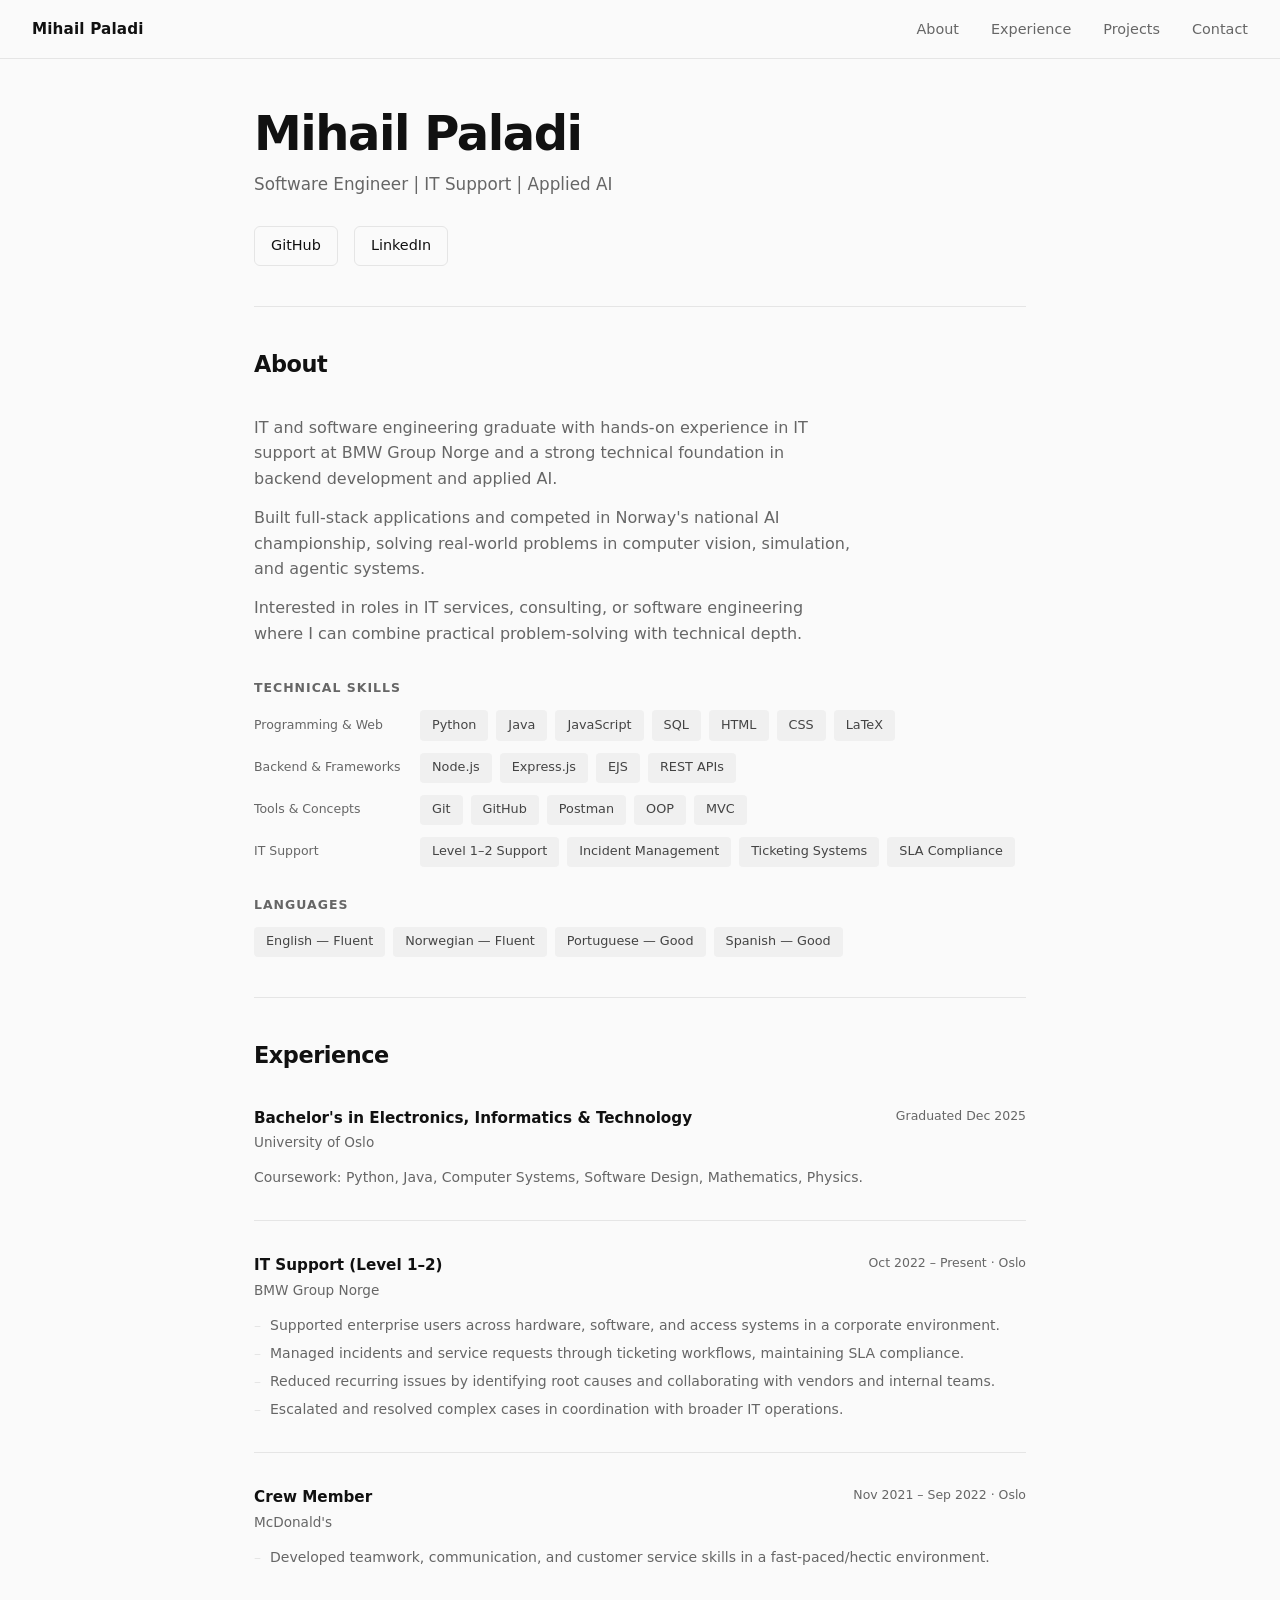
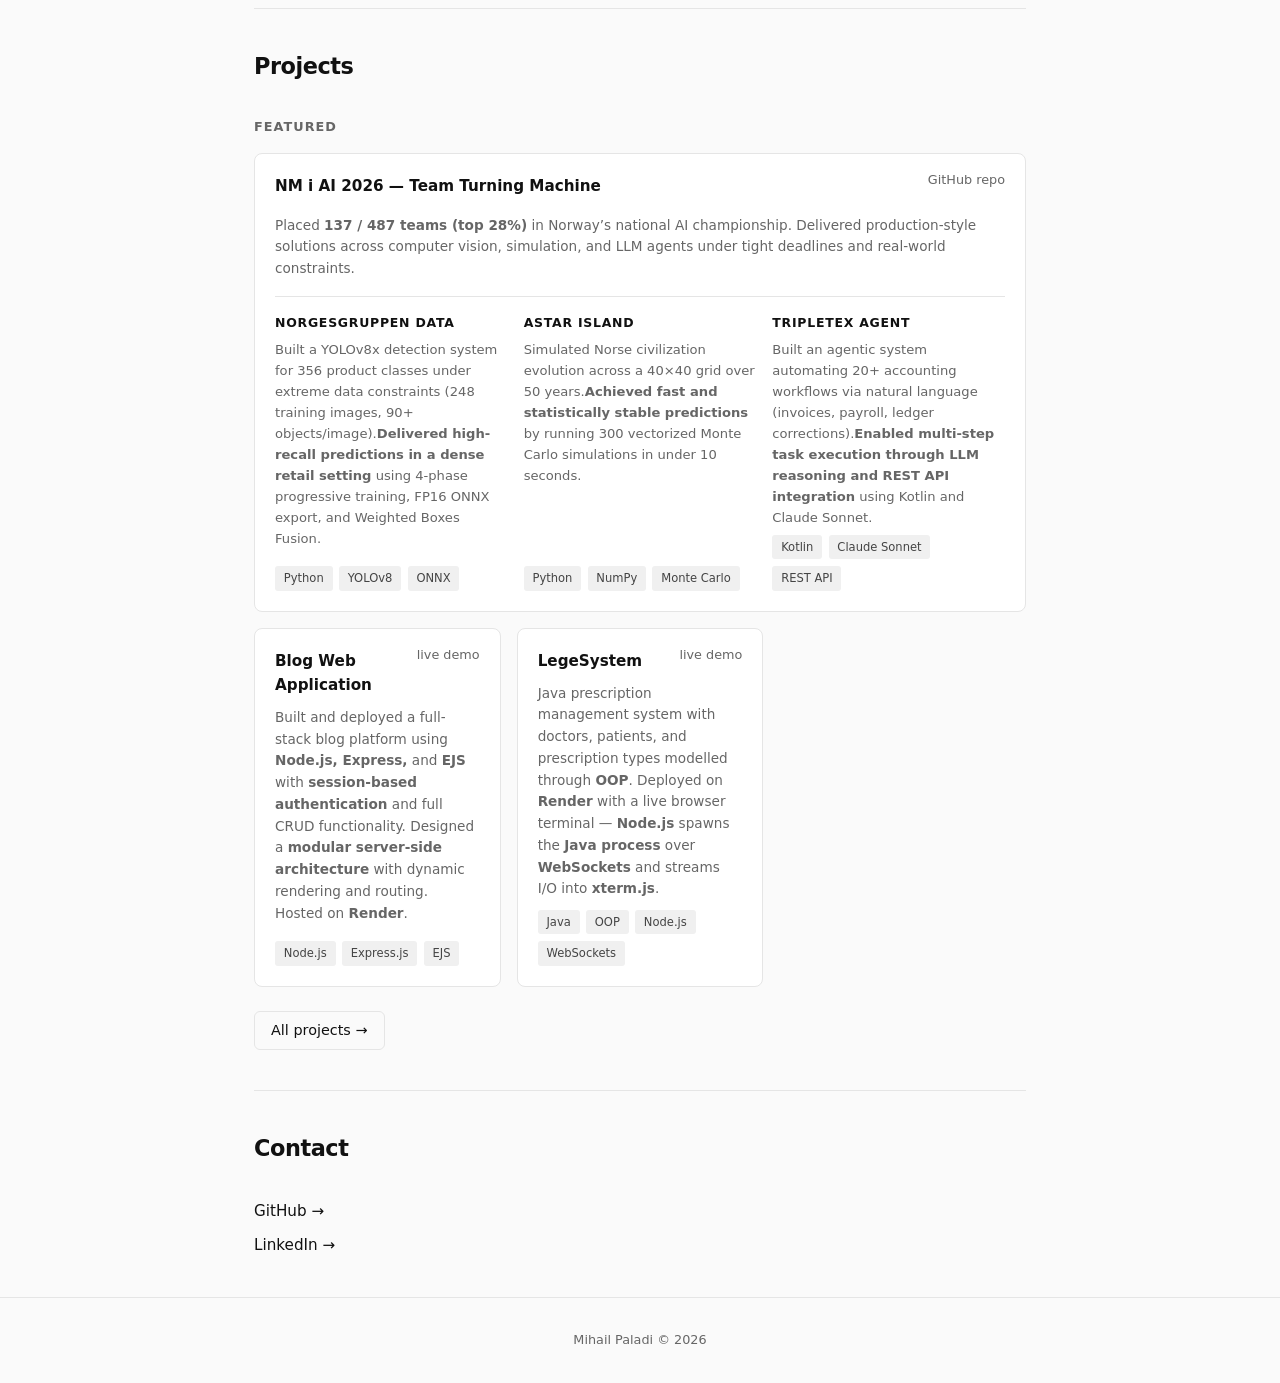
==== index.html @ 10782539 "redirect fix to not open new tab" ====
<!DOCTYPE html>
<html lang="en">
<head>
  <meta charset="UTF-8" />
  <meta name="viewport" content="width=device-width, initial-scale=1.0" />
  <title>Mihail Paladi</title>
  <link rel="stylesheet" href="css/style.css" />
</head>
<body>

  <nav>
    <a href="index.html" class="nav-name">Mihail Paladi</a>
    <ul>
      <li><a href="#about">About</a></li>
      <li><a href="#experience">Experience</a></li>
      <li><a href="#projects">Projects</a></li>
      <li><a href="#contact">Contact</a></li>
    </ul>
  </nav>

  <main>

    <section id="hero">
      <h1>Mihail Paladi</h1>
      <p class="subtitle">Software Engineer | IT Support | Applied AI</p>
      <div class="hero-links">
        <a href="https://github.com/Mibiss" target="_blank" rel="noopener">GitHub</a>
        <a href="https://www.linkedin.com/in/mihail-paladi-a35544184/" target="_blank" rel="noopener">LinkedIn</a>
      </div>
    </section>

    <section id="about">
      <h2>About</h2>
      <p>IT and software engineering graduate with hands-on experience in IT support at BMW Group Norge and a strong technical foundation in backend development and applied AI.</p>
      <p>Built full-stack applications and competed in Norway's national AI championship, solving real-world problems in computer vision, simulation, and agentic systems.</p>
      <p>Interested in roles in IT services, consulting, or software engineering where I can combine practical problem-solving with technical depth.</p>

      <h3 class="section-label">Technical Skills</h3>
      <div class="skill-groups">
        <div class="skill-group">
          <span class="skill-group-label">Programming &amp; Web</span>
          <div class="skills">
            <span>Python</span><span>Java</span><span>JavaScript</span><span>SQL</span><span>HTML</span><span>CSS</span><span>LaTeX</span>
          </div>
        </div>
        <div class="skill-group">
          <span class="skill-group-label">Backend &amp; Frameworks</span>
          <div class="skills">
            <span>Node.js</span><span>Express.js</span><span>EJS</span><span>REST APIs</span>
          </div>
        </div>
        <div class="skill-group">
          <span class="skill-group-label">Tools &amp; Concepts</span>
          <div class="skills">
            <span>Git</span><span>GitHub</span><span>Postman</span><span>OOP</span><span>MVC</span>
          </div>
        </div>
        <div class="skill-group">
          <span class="skill-group-label">IT Support</span>
          <div class="skills">
            <span>Level 1–2 Support</span><span>Incident Management</span><span>Ticketing Systems</span><span>SLA Compliance</span>
          </div>
        </div>
      </div>

      <h3 class="section-label">Languages</h3>
      <div class="skills">
        <span>English — Fluent</span>
        <span>Norwegian — Fluent</span>
        <span>Portuguese — Good</span>
        <span>Spanish — Good</span>
      </div>
    </section>

    <section id="experience">
      <h2>Experience</h2>

      <div class="exp-entry">
        <div class="exp-header">
          <div>
            <h4>Bachelor's in Electronics, Informatics &amp; Technology</h4>
            <p class="exp-company">University of Oslo</p>
          </div>
          <span class="exp-date">Graduated Dec 2025</span>
        </div>
        <p class="exp-note">Coursework: Python, Java, Computer Systems, Software Design, Mathematics, Physics.</p>
      </div>

      <div class="exp-entry">
        <div class="exp-header">
          <div>
            <h4>IT Support (Level 1–2)</h4>
            <p class="exp-company">BMW Group Norge</p>
          </div>
          <span class="exp-date">Oct 2022 – Present &middot; Oslo</span>
        </div>
        <ul>
          <li>Supported enterprise users across hardware, software, and access systems in a corporate environment.</li>
          <li>Managed incidents and service requests through ticketing workflows, maintaining SLA compliance.</li>
          <li>Reduced recurring issues by identifying root causes and collaborating with vendors and internal teams.</li>
          <li>Escalated and resolved complex cases in coordination with broader IT operations.</li>
        </ul>
      </div>

      <div class="exp-entry">
        <div class="exp-header">
          <div>
            <h4>Crew Member</h4>
            <p class="exp-company">McDonald's</p>
          </div>
          <span class="exp-date">Nov 2021 – Sep 2022 &middot; Oslo</span>
        </div>
        <ul>
          <li>Developed teamwork, communication, and customer service skills in a fast-paced/hectic environment.</li>
        </ul>
      </div>
    </section>

    <section id="projects">
      <h2>Projects</h2>

      <h3 class="category">Featured</h3>

      <div class="card card-featured">
        <div class="card-header">
          <div>
            <h4>NM i AI 2026 &mdash; Team Turning Machine</h4>
          </div>
          <a href="https://github.com/Mibiss/Turning-Machine" target="_blank" rel="noopener">GitHub repo</a>
        </div>
          <p>Placed <strong>137 / 487 teams (top 28%)</strong> in Norway’s national AI championship. Delivered production-style solutions across computer vision, simulation, and LLM agents under tight deadlines and real-world constraints.</p>
        <div class="challenges">
          <div class="challenge">
            <span class="challenge-label">NorgesGruppen Data</span>
            <p>Built a YOLOv8x detection system for 356 product classes under extreme data constraints (248 training images, 90+ objects/image).<strong>Delivered high-recall predictions in a dense retail setting</strong> using 4-phase progressive training, FP16 ONNX export, and Weighted Boxes Fusion.</p>            <div class="tags"><span>Python</span><span>YOLOv8</span><span>ONNX</span></div>
          </div>

          <div class="challenge">
            <span class="challenge-label">Astar Island</span>
            <p>Simulated Norse civilization evolution across a 40×40 grid over 50 years.<strong>Achieved fast and statistically stable predictions</strong> by running 300 vectorized Monte Carlo simulations in under 10 seconds.</p>            <div class="tags"><span>Python</span><span>NumPy</span><span>Monte Carlo</span></div>
          </div>

          <div class="challenge">
            <span class="challenge-label">Tripletex Agent</span>
            <p>Built an agentic system automating 20+ accounting workflows via natural language (invoices, payroll, ledger corrections).<strong>Enabled multi-step task execution through LLM reasoning and REST API integration</strong> using Kotlin and Claude Sonnet.</p>            <div class="tags"><span>Kotlin</span><span>Claude Sonnet</span><span>REST API</span></div>
          </div>

        </div>
      </div>

      <div class="project-grid" style="margin-top: 1rem;">

        <div class="card">
          <div class="card-header">
            <h4>Blog Web Application</h4>
            <a href="https://blog-web-app-y3wl.onrender.com" class="stretched-link">live demo</a>
          </div>
          <p>Built and deployed a full-stack blog platform using <strong> Node.js, Express,</strong> and <strong>EJS</strong> with <strong>session-based authentication</strong> and full CRUD functionality. Designed a <strong>modular server-side architecture</strong> with dynamic rendering and routing. Hosted on <strong>Render</strong>.</p>
          <div class="tags"><span>Node.js</span><span>Express.js</span><span>EJS</span></div>
        </div>

        <div class="card">
          <div class="card-header">
            <h4>LegeSystem</h4>
            <a href="https://legesystem.onrender.com" class="stretched-link">live demo</a>
          </div>
          <p>Java prescription management system with doctors, patients, and prescription types modelled through <strong>OOP</strong>. Deployed on <strong>Render</strong> with a live browser terminal — <strong>Node.js</strong> spawns the <strong>Java process</strong> over <strong>WebSockets</strong> and streams I/O into <strong>xterm.js</strong>.</p>
          <div class="tags"><span>Java</span><span>OOP</span><span>Node.js</span><span>WebSockets</span></div>
        </div>

      </div>

      <div class="all-projects-link">
        <a href="projects.html">All projects &rarr;</a>
      </div>
    </section>

    <section id="contact">
      <h2>Contact</h2>
      <div class="contact-links">
        <a href="https://github.com/Mibiss" target="_blank" rel="noopener">GitHub &rarr;</a>
        <a href="https://www.linkedin.com/in/mihail-paladi-a35544184/" target="_blank" rel="noopener">LinkedIn &rarr;</a>
      </div>
    </section>

  </main>

  <footer>
    <p>Mihail Paladi &copy; 2026</p>
  </footer>


  <script src="js/main.js"></script>

</body>
</html>
---- css/style.css ----
*, *::before, *::after {
  box-sizing: border-box;
  margin: 0;
  padding: 0;
}

:root {
  --bg: #fafafa;
  --surface: #ffffff;
  --border: #e5e5e5;
  --text: #111111;
  --muted: #666666;
  --accent: #111111;
  --tag-bg: #f0f0f0;
  --tag-text: #444444;
}

html {
  scroll-behavior: smooth;
}

body {
  font-family: system-ui, -apple-system, sans-serif;
  background: var(--bg);
  color: var(--text);
  line-height: 1.6;
  font-size: 1rem;
}

/* NAV */

nav {
  position: sticky;
  top: 0;
  background: var(--bg);
  border-bottom: 1px solid var(--border);
  display: flex;
  align-items: center;
  justify-content: space-between;
  padding: 1rem 2rem;
  z-index: 100;
}

.nav-name {
  font-weight: 600;
  font-size: 0.95rem;
  letter-spacing: 0.01em;
  text-decoration: none;
  color: var(--text);
}

nav ul {
  list-style: none;
  display: flex;
  gap: 2rem;
}

nav a {
  text-decoration: none;
  color: var(--muted);
  font-size: 0.9rem;
  transition: color 0.15s;
}

nav a:hover {
  color: var(--text);
}

nav a.nav-active {
  color: var(--text);
  font-weight: 500;
}

/* MAIN */

main {
  max-width: 820px;
  margin: 0 auto;
  padding: 0 1.5rem;
}

section {
  padding: 2.5rem 0;
  border-bottom: 1px solid var(--border);
}

section:last-child {
  border-bottom: none;
}

/* HERO */

#hero,
#projects-hero {
  padding: 3rem 0 2.5rem;
}

#hero h1 {
  font-size: clamp(2rem, 5vw, 3rem);
  font-weight: 700;
  letter-spacing: -0.03em;
  line-height: 1.1;
  margin-bottom: 0.75rem;
}

.subtitle {
  color: var(--muted);
  font-size: 1.05rem;
  margin-bottom: 1.75rem;
}

.hero-links {
  display: flex;
  gap: 1rem;
}

.hero-links a {
  text-decoration: none;
  color: var(--text);
  font-size: 0.9rem;
  font-weight: 500;
  padding: 0.45rem 1rem;
  border: 1px solid var(--border);
  border-radius: 6px;
  transition: background 0.15s, border-color 0.15s;
}

.hero-links a:hover {
  background: #f0f0f0;
  border-color: #ccc;
}

/* ABOUT */

#about > p {
  color: var(--muted);
  max-width: 600px;
  margin-bottom: 0.85rem;
}

#about > p:last-of-type {
  margin-bottom: 2rem;
}

.section-label {
  font-size: 0.78rem;
  font-weight: 600;
  text-transform: uppercase;
  letter-spacing: 0.08em;
  color: var(--muted);
  margin-bottom: 0.75rem;
  margin-top: 1.75rem;
}

.skill-groups {
  display: flex;
  flex-direction: column;
  gap: 0.75rem;
  margin-bottom: 1.75rem;
}

.skill-group {
  display: flex;
  align-items: flex-start;
  gap: 1rem;
}

.skill-group-label {
  font-size: 0.78rem;
  color: var(--muted);
  white-space: nowrap;
  min-width: 150px;
  padding-top: 0.3rem;
}

.skills {
  display: flex;
  flex-wrap: wrap;
  gap: 0.5rem;
}

.skills span {
  background: var(--tag-bg);
  color: var(--tag-text);
  font-size: 0.8rem;
  padding: 0.3rem 0.75rem;
  border-radius: 4px;
}

/* HEADINGS */

h2 {
  font-size: 1.4rem;
  font-weight: 700;
  letter-spacing: -0.02em;
  margin-bottom: 2rem;
}

h3.category {
  font-size: 0.8rem;
  font-weight: 600;
  text-transform: uppercase;
  letter-spacing: 0.08em;
  color: var(--muted);
  margin-bottom: 1rem;
  margin-top: 2.5rem;
}

h3.category:first-of-type {
  margin-top: 0;
}

/* PROJECT GRID */

.project-grid {
  display: grid;
  grid-template-columns: repeat(auto-fill, minmax(240px, 1fr));
  gap: 1rem;
}

.card {
  background: var(--surface);
  border: 1px solid var(--border);
  border-radius: 8px;
  padding: 1.25rem;
  display: flex;
  flex-direction: column;
  gap: 0.6rem;
  transition: border-color 0.15s, box-shadow 0.15s;
  position: relative;
}

.stretched-link::after {
  content: '';
  position: absolute;
  inset: 0;
}

.card:hover {
  border-color: #bbb;
  box-shadow: 0 2px 12px rgba(0,0,0,0.06);
}

.card-header {
  display: flex;
  justify-content: space-between;
  align-items: flex-start;
}

.card-header h4 {
  font-size: 0.95rem;
  font-weight: 600;
}

.card-header a {
  text-decoration: none;
  color: var(--muted);
  font-size: 0.8rem;
  line-height: 1;
  transition: color 0.15s;
  white-space: nowrap;
}

.card-header a:hover {
  color: var(--text);
}

.card p {
  font-size: 0.85rem;
  color: var(--muted);
  flex: 1;
}

.tags {
  display: flex;
  flex-wrap: wrap;
  gap: 0.4rem;
}

.tags span {
  background: var(--tag-bg);
  color: var(--tag-text);
  font-size: 0.72rem;
  padding: 0.2rem 0.55rem;
  border-radius: 3px;
}

/* FEATURED CARD */

.card-featured {
  grid-column: 1 / -1;
  gap: 1rem;
}

.card-meta {
  font-size: 0.78rem;
  color: var(--muted);
  margin-top: 0.2rem;
}

.challenges {
  display: grid;
  grid-template-columns: repeat(auto-fill, minmax(220px, 1fr));
  gap: 1rem;
  border-top: 1px solid var(--border);
  padding-top: 1rem;
}

.challenge {
  display: flex;
  flex-direction: column;
  gap: 0.4rem;
}

.challenge-label {
  font-size: 0.78rem;
  font-weight: 600;
  text-transform: uppercase;
  letter-spacing: 0.06em;
  color: var(--text);
}

.challenge p {
  font-size: 0.82rem;
  color: var(--muted);
}

/* ALL PROJECTS LINK */

.all-projects-link {
  margin-top: 1.5rem;
}

.all-projects-link a {
  text-decoration: none;
  color: var(--text);
  font-size: 0.9rem;
  font-weight: 500;
  padding: 0.45rem 1rem;
  border: 1px solid var(--border);
  border-radius: 6px;
  transition: background 0.15s, border-color 0.15s;
  display: inline-block;
}

.all-projects-link a:hover {
  background: #f0f0f0;
  border-color: #ccc;
}

/* EXPERIENCE */

.exp-entry {
  padding-bottom: 2rem;
  margin-bottom: 2rem;
  border-bottom: 1px solid var(--border);
}

.exp-entry:last-child {
  border-bottom: none;
  margin-bottom: 0;
  padding-bottom: 0;
}

.exp-header {
  display: flex;
  justify-content: space-between;
  align-items: flex-start;
  margin-bottom: 0.75rem;
  gap: 1rem;
}

.exp-header h4 {
  font-size: 0.95rem;
  font-weight: 600;
}

.exp-company {
  font-size: 0.85rem;
  color: var(--muted);
  margin-top: 0.15rem;
}

.exp-date {
  font-size: 0.78rem;
  color: var(--muted);
  white-space: nowrap;
  flex-shrink: 0;
}

.exp-entry ul {
  list-style: none;
  display: flex;
  flex-direction: column;
  gap: 0.35rem;
}

.exp-entry ul li {
  font-size: 0.875rem;
  color: var(--muted);
  padding-left: 1rem;
  position: relative;
}

.exp-entry ul li::before {
  content: "–";
  position: absolute;
  left: 0;
  color: var(--border);
}

.exp-note {
  font-size: 0.875rem;
  color: var(--muted);
}

/* CONTACT */

#contact p {
  color: var(--muted);
  margin-bottom: 1.5rem;
}

.contact-links {
  display: flex;
  flex-direction: column;
  gap: 0.6rem;
}

.contact-links a {
  text-decoration: none;
  color: var(--text);
  font-size: 0.95rem;
  font-weight: 500;
  transition: color 0.15s;
}

.contact-links a:hover {
  color: var(--muted);
}

/* FOOTER */

footer {
  text-align: center;
  padding: 2rem;
  font-size: 0.8rem;
  color: var(--muted);
  border-top: 1px solid var(--border);
}

/* RESPONSIVE */

@media (max-width: 600px) {
  nav {
    padding: 1rem;
  }

  nav ul {
    gap: 1.25rem;
  }

  .project-grid {
    grid-template-columns: 1fr;
  }
}
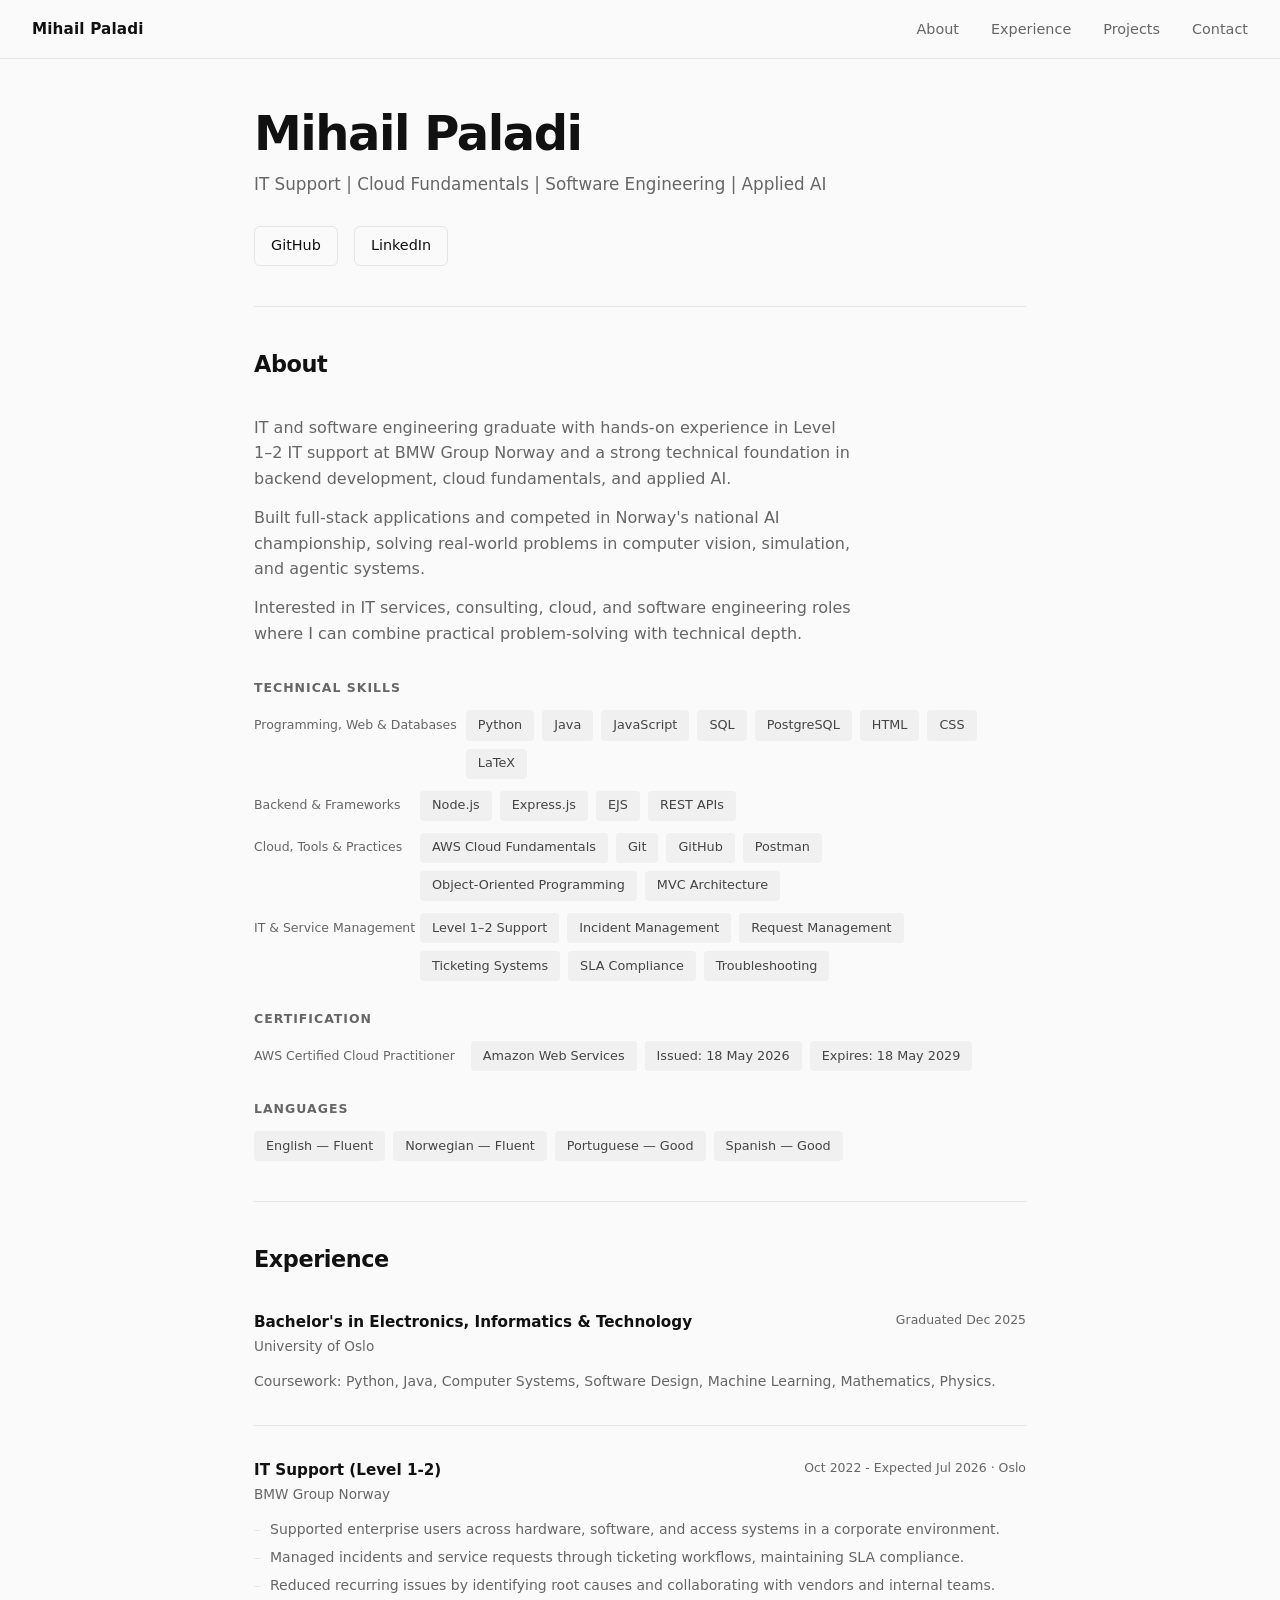
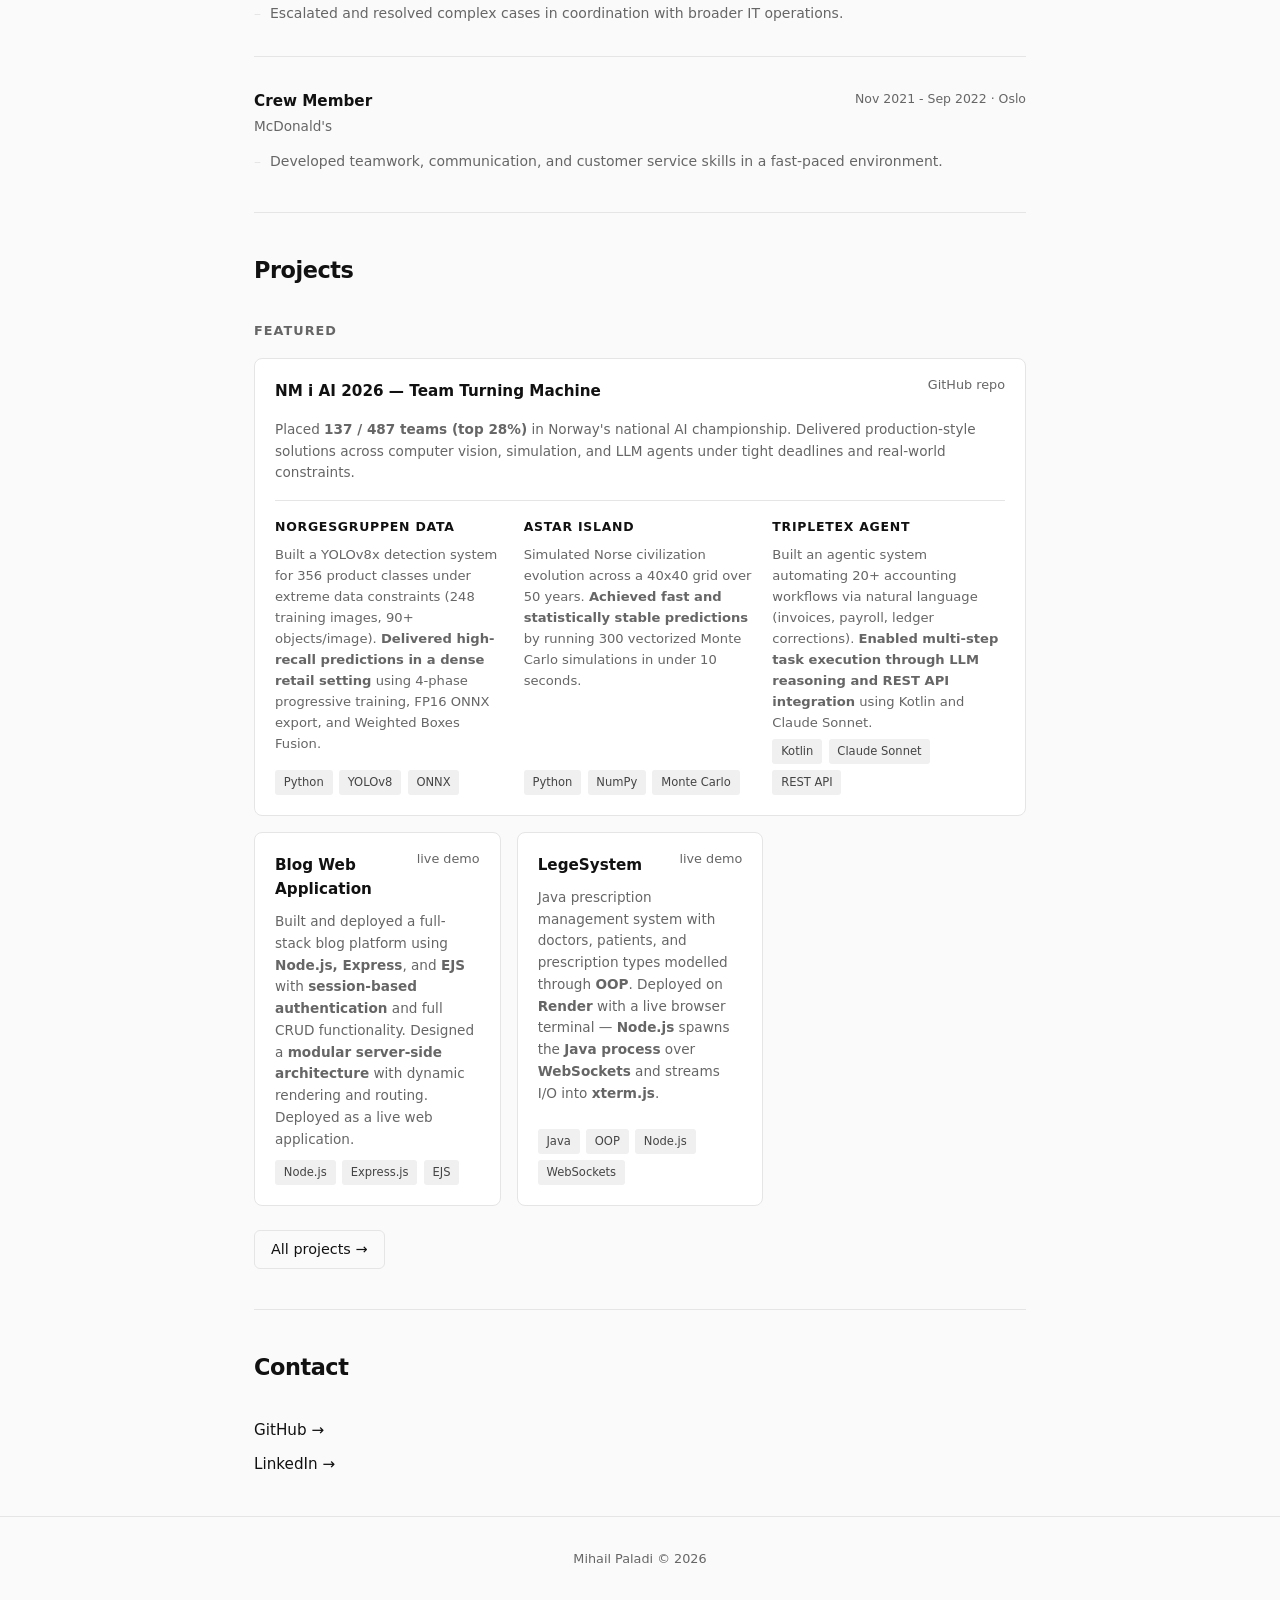
==== commit d6b7063b: "Add AWS certification and refresh portfolio skills" ====
--- a/index.html
+++ b/index.html
@@ -22,7 +22,7 @@
 
     <section id="hero">
       <h1>Mihail Paladi</h1>
-      <p class="subtitle">Software Engineer | IT Support | Applied AI</p>
+      <p class="subtitle">IT Support | Cloud Fundamentals | Software Engineering | Applied AI</p>
       <div class="hero-links">
         <a href="https://github.com/Mibiss" target="_blank" rel="noopener">GitHub</a>
         <a href="https://www.linkedin.com/in/mihail-paladi-a35544184/" target="_blank" rel="noopener">LinkedIn</a>
@@ -31,34 +31,47 @@
 
     <section id="about">
       <h2>About</h2>
-      <p>IT and software engineering graduate with hands-on experience in IT support at BMW Group Norge and a strong technical foundation in backend development and applied AI.</p>
+      <p>IT and software engineering graduate with hands-on experience in Level 1–2 IT support at BMW Group Norway and a strong technical foundation in backend development, cloud fundamentals, and applied AI.</p>
       <p>Built full-stack applications and competed in Norway's national AI championship, solving real-world problems in computer vision, simulation, and agentic systems.</p>
-      <p>Interested in roles in IT services, consulting, or software engineering where I can combine practical problem-solving with technical depth.</p>
+      <p>Interested in IT services, consulting, cloud, and software engineering roles where I can combine practical problem-solving with technical depth.</p>
 
       <h3 class="section-label">Technical Skills</h3>
       <div class="skill-groups">
         <div class="skill-group">
-          <span class="skill-group-label">Programming &amp; Web</span>
-          <div class="skills">
-            <span>Python</span><span>Java</span><span>JavaScript</span><span>SQL</span><span>HTML</span><span>CSS</span><span>LaTeX</span>
-          </div>
-        </div>
+          <span class="skill-group-label">Programming, Web &amp; Databases</span>
+          <div class="skills">
+            <span>Python</span><span>Java</span><span>JavaScript</span><span>SQL</span><span>PostgreSQL</span><span>HTML</span><span>CSS</span><span>LaTeX</span>
+          </div>
+        </div>
+
         <div class="skill-group">
           <span class="skill-group-label">Backend &amp; Frameworks</span>
           <div class="skills">
             <span>Node.js</span><span>Express.js</span><span>EJS</span><span>REST APIs</span>
           </div>
         </div>
-        <div class="skill-group">
-          <span class="skill-group-label">Tools &amp; Concepts</span>
-          <div class="skills">
-            <span>Git</span><span>GitHub</span><span>Postman</span><span>OOP</span><span>MVC</span>
-          </div>
-        </div>
-        <div class="skill-group">
-          <span class="skill-group-label">IT Support</span>
-          <div class="skills">
-            <span>Level 1–2 Support</span><span>Incident Management</span><span>Ticketing Systems</span><span>SLA Compliance</span>
+
+        <div class="skill-group">
+          <span class="skill-group-label">Cloud, Tools &amp; Practices</span>
+          <div class="skills">
+            <span>AWS Cloud Fundamentals</span><span>Git</span><span>GitHub</span><span>Postman</span><span>Object-Oriented Programming</span><span>MVC Architecture</span>
+          </div>
+        </div>
+
+        <div class="skill-group">
+          <span class="skill-group-label">IT &amp; Service Management</span>
+          <div class="skills">
+            <span>Level 1–2 Support</span><span>Incident Management</span><span>Request Management</span><span>Ticketing Systems</span><span>SLA Compliance</span><span>Troubleshooting</span>
+          </div>
+        </div>
+      </div>
+
+      <h3 class="section-label">Certification</h3>
+      <div class="skill-groups">
+        <div class="skill-group">
+          <span class="skill-group-label">AWS Certified Cloud Practitioner</span>
+          <div class="skills">
+            <span>Amazon Web Services</span><span>Issued: 18 May 2026</span><span>Expires: 18 May 2029</span>
           </div>
         </div>
       </div>
@@ -83,16 +96,16 @@
           </div>
           <span class="exp-date">Graduated Dec 2025</span>
         </div>
-        <p class="exp-note">Coursework: Python, Java, Computer Systems, Software Design, Mathematics, Physics.</p>
+        <p class="exp-note">Coursework: Python, Java, Computer Systems, Software Design, Machine Learning, Mathematics, Physics.</p>
       </div>
 
       <div class="exp-entry">
         <div class="exp-header">
           <div>
-            <h4>IT Support (Level 1–2)</h4>
-            <p class="exp-company">BMW Group Norge</p>
-          </div>
-          <span class="exp-date">Oct 2022 – Present &middot; Oslo</span>
+            <h4>IT Support (Level 1-2)</h4>
+            <p class="exp-company">BMW Group Norway</p>
+          </div>
+          <span class="exp-date">Oct 2022 - Expected Jul 2026 &middot; Oslo</span>
         </div>
         <ul>
           <li>Supported enterprise users across hardware, software, and access systems in a corporate environment.</li>
@@ -108,10 +121,10 @@
             <h4>Crew Member</h4>
             <p class="exp-company">McDonald's</p>
           </div>
-          <span class="exp-date">Nov 2021 – Sep 2022 &middot; Oslo</span>
+          <span class="exp-date">Nov 2021 - Sep 2022 &middot; Oslo</span>
         </div>
         <ul>
-          <li>Developed teamwork, communication, and customer service skills in a fast-paced/hectic environment.</li>
+          <li>Developed teamwork, communication, and customer service skills in a fast-paced environment.</li>
         </ul>
       </div>
     </section>
@@ -128,21 +141,21 @@
           </div>
           <a href="https://github.com/Mibiss/Turning-Machine" target="_blank" rel="noopener">GitHub repo</a>
         </div>
-          <p>Placed <strong>137 / 487 teams (top 28%)</strong> in Norway’s national AI championship. Delivered production-style solutions across computer vision, simulation, and LLM agents under tight deadlines and real-world constraints.</p>
+          <p>Placed <strong>137 / 487 teams (top 28%)</strong> in Norway's national AI championship. Delivered production-style solutions across computer vision, simulation, and LLM agents under tight deadlines and real-world constraints.</p>
         <div class="challenges">
           <div class="challenge">
             <span class="challenge-label">NorgesGruppen Data</span>
-            <p>Built a YOLOv8x detection system for 356 product classes under extreme data constraints (248 training images, 90+ objects/image).<strong>Delivered high-recall predictions in a dense retail setting</strong> using 4-phase progressive training, FP16 ONNX export, and Weighted Boxes Fusion.</p>            <div class="tags"><span>Python</span><span>YOLOv8</span><span>ONNX</span></div>
+            <p>Built a YOLOv8x detection system for 356 product classes under extreme data constraints (248 training images, 90+ objects/image). <strong>Delivered high-recall predictions in a dense retail setting</strong> using 4-phase progressive training, FP16 ONNX export, and Weighted Boxes Fusion.</p>            <div class="tags"><span>Python</span><span>YOLOv8</span><span>ONNX</span></div>
           </div>
 
           <div class="challenge">
             <span class="challenge-label">Astar Island</span>
-            <p>Simulated Norse civilization evolution across a 40×40 grid over 50 years.<strong>Achieved fast and statistically stable predictions</strong> by running 300 vectorized Monte Carlo simulations in under 10 seconds.</p>            <div class="tags"><span>Python</span><span>NumPy</span><span>Monte Carlo</span></div>
+            <p>Simulated Norse civilization evolution across a 40x40 grid over 50 years. <strong>Achieved fast and statistically stable predictions</strong> by running 300 vectorized Monte Carlo simulations in under 10 seconds.</p>            <div class="tags"><span>Python</span><span>NumPy</span><span>Monte Carlo</span></div>
           </div>
 
           <div class="challenge">
             <span class="challenge-label">Tripletex Agent</span>
-            <p>Built an agentic system automating 20+ accounting workflows via natural language (invoices, payroll, ledger corrections).<strong>Enabled multi-step task execution through LLM reasoning and REST API integration</strong> using Kotlin and Claude Sonnet.</p>            <div class="tags"><span>Kotlin</span><span>Claude Sonnet</span><span>REST API</span></div>
+            <p>Built an agentic system automating 20+ accounting workflows via natural language (invoices, payroll, ledger corrections). <strong>Enabled multi-step task execution through LLM reasoning and REST API integration</strong> using Kotlin and Claude Sonnet.</p>            <div class="tags"><span>Kotlin</span><span>Claude Sonnet</span><span>REST API</span></div>
           </div>
 
         </div>
@@ -155,7 +168,7 @@
             <h4>Blog Web Application</h4>
             <a href="https://blog-web-app-y3wl.onrender.com" class="stretched-link">live demo</a>
           </div>
-          <p>Built and deployed a full-stack blog platform using <strong> Node.js, Express,</strong> and <strong>EJS</strong> with <strong>session-based authentication</strong> and full CRUD functionality. Designed a <strong>modular server-side architecture</strong> with dynamic rendering and routing. Hosted on <strong>Render</strong>.</p>
+          <p>Built and deployed a full-stack blog platform using <strong>Node.js, Express</strong>, and <strong>EJS</strong> with <strong>session-based authentication</strong> and full CRUD functionality. Designed a <strong>modular server-side architecture</strong> with dynamic rendering and routing. Deployed as a live web application.</p>
           <div class="tags"><span>Node.js</span><span>Express.js</span><span>EJS</span></div>
         </div>
 
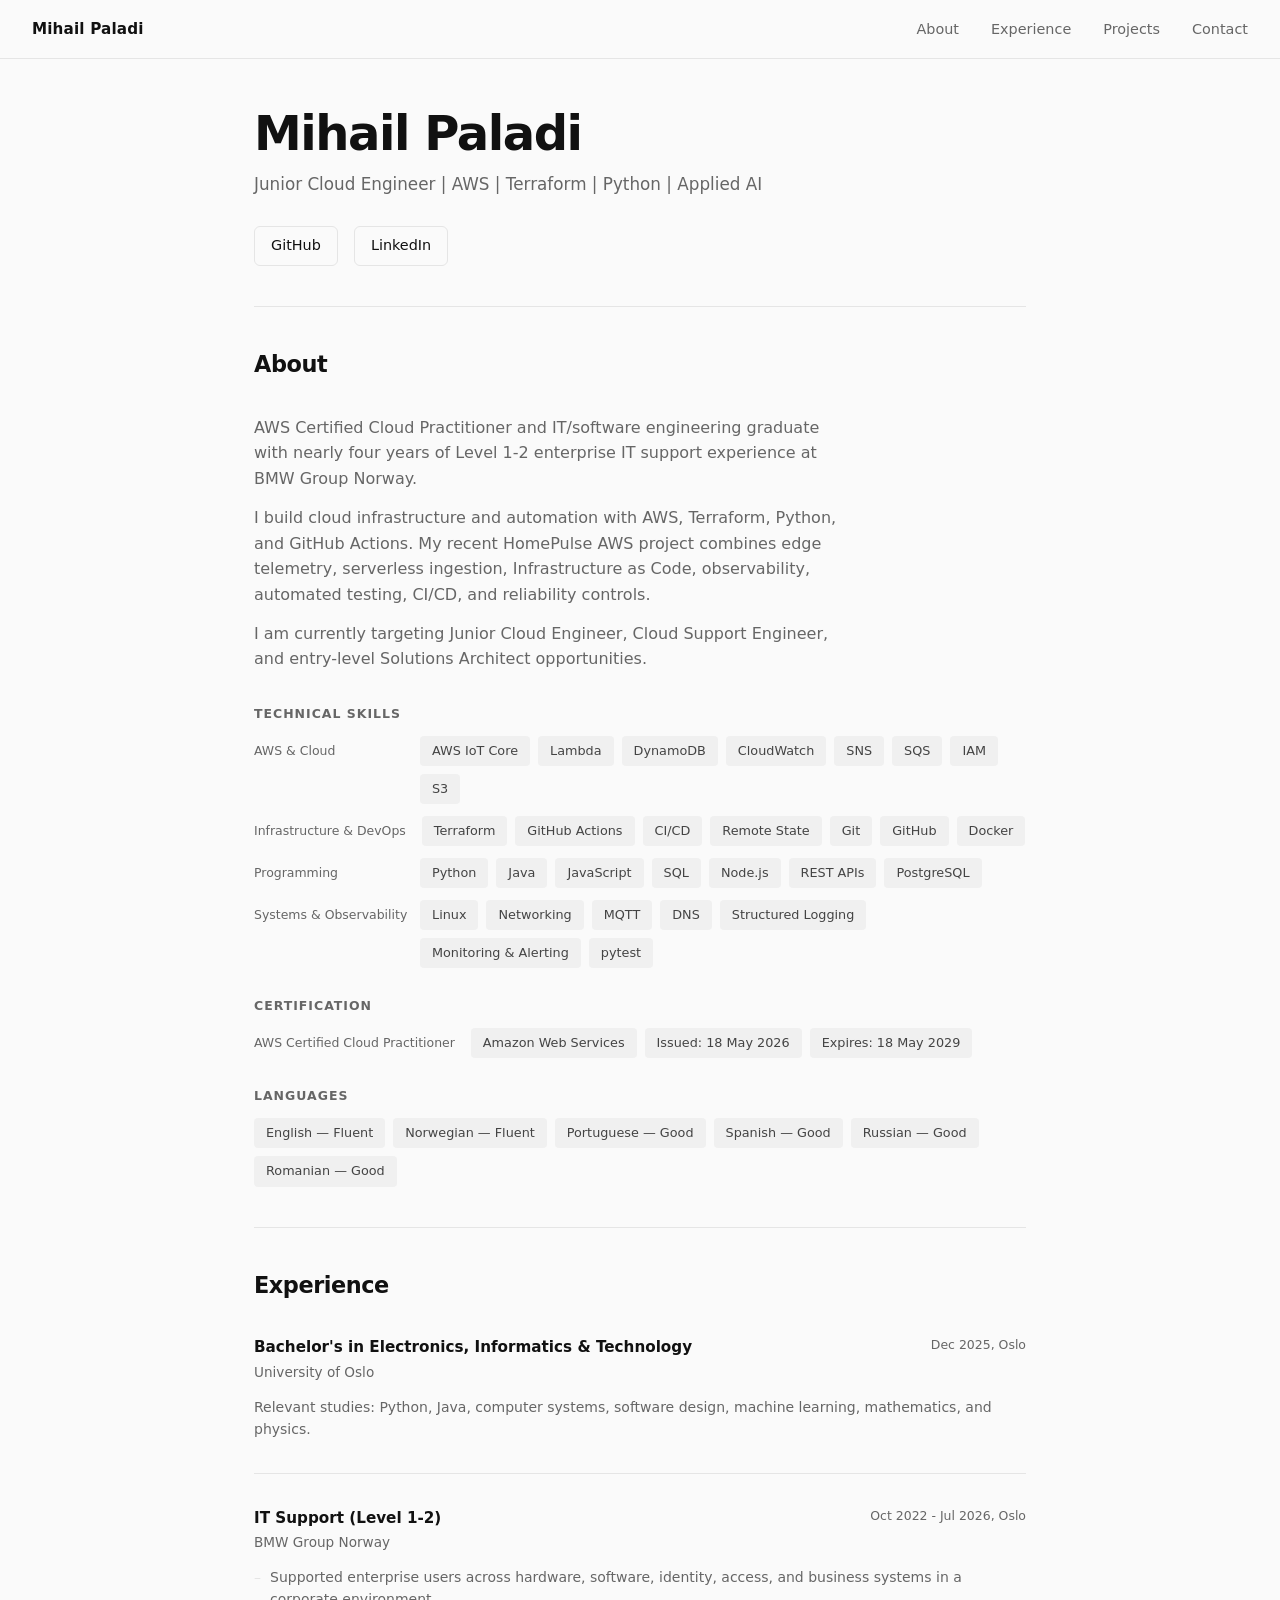
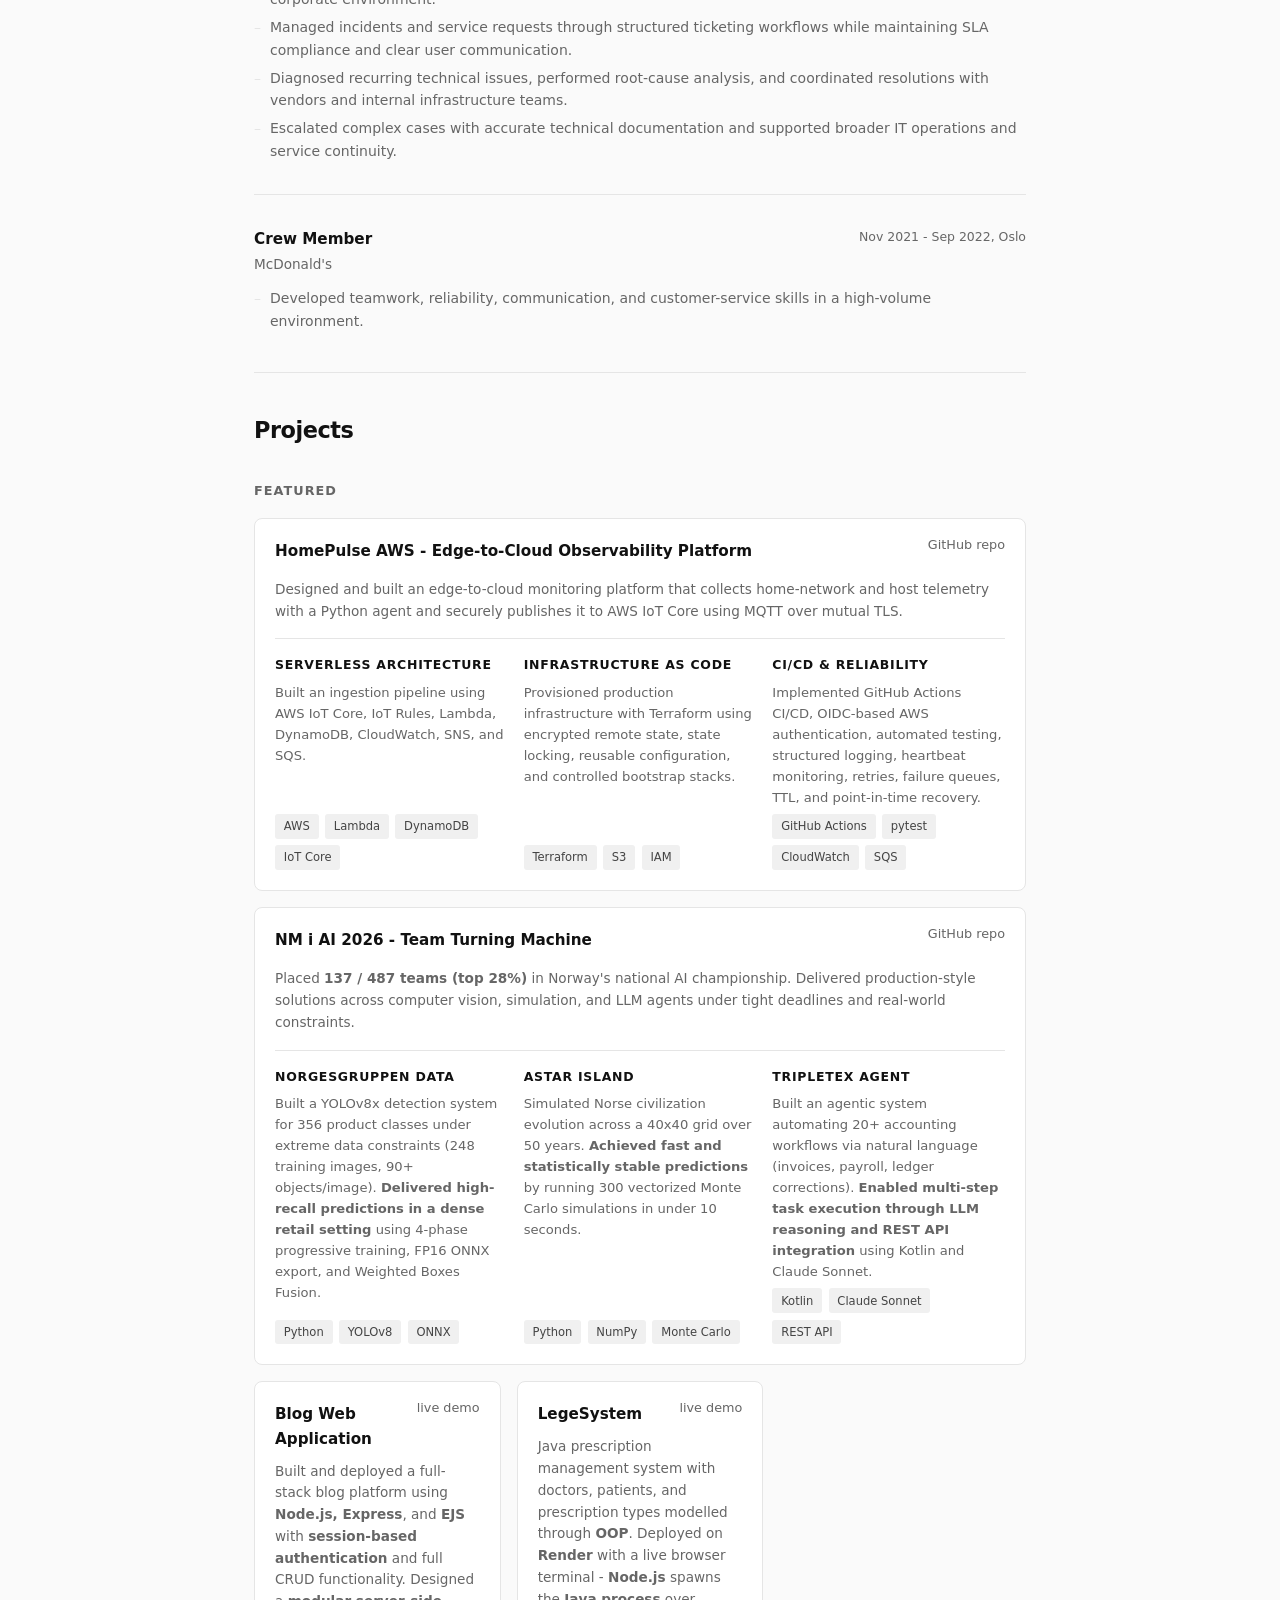
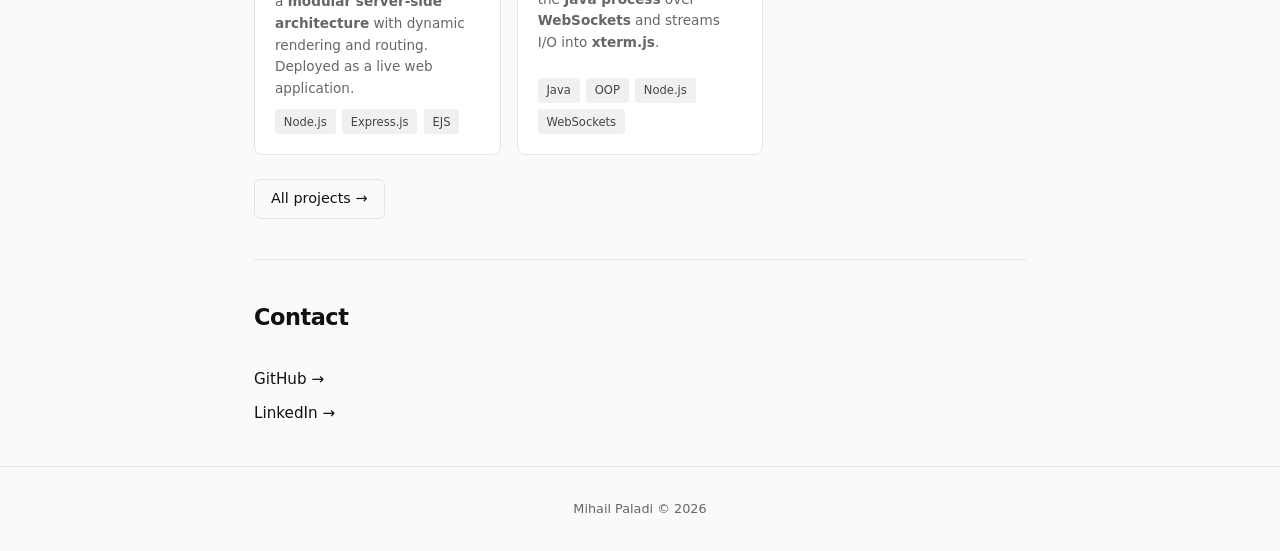
==== commit 82fd5771: "feat(portfolio): feature HomePulse cloud engineering project" ====
--- a/index.html
+++ b/index.html
@@ -22,7 +22,7 @@
 
     <section id="hero">
       <h1>Mihail Paladi</h1>
-      <p class="subtitle">IT Support | Cloud Fundamentals | Software Engineering | Applied AI</p>
+      <p class="subtitle">Junior Cloud Engineer | AWS | Terraform | Python | Applied AI</p>
       <div class="hero-links">
         <a href="https://github.com/Mibiss" target="_blank" rel="noopener">GitHub</a>
         <a href="https://www.linkedin.com/in/mihail-paladi-a35544184/" target="_blank" rel="noopener">LinkedIn</a>
@@ -31,37 +31,75 @@
 
     <section id="about">
       <h2>About</h2>
-      <p>IT and software engineering graduate with hands-on experience in Level 1–2 IT support at BMW Group Norway and a strong technical foundation in backend development, cloud fundamentals, and applied AI.</p>
-      <p>Built full-stack applications and competed in Norway's national AI championship, solving real-world problems in computer vision, simulation, and agentic systems.</p>
-      <p>Interested in IT services, consulting, cloud, and software engineering roles where I can combine practical problem-solving with technical depth.</p>
-
+      <p>
+        AWS Certified Cloud Practitioner and IT/software engineering graduate
+        with nearly four years of Level 1-2 enterprise IT support experience
+        at BMW Group Norway.
+      </p>
+
+      <p>
+        I build cloud infrastructure and automation with AWS, Terraform,
+        Python, and GitHub Actions. My recent HomePulse AWS project combines
+        edge telemetry, serverless ingestion, Infrastructure as Code,
+        observability, automated testing, CI/CD, and reliability controls.
+      </p>
+
+      <p>
+        I am currently targeting Junior Cloud Engineer, Cloud Support Engineer,
+        and entry-level Solutions Architect opportunities.
+      </p>
       <h3 class="section-label">Technical Skills</h3>
       <div class="skill-groups">
         <div class="skill-group">
-          <span class="skill-group-label">Programming, Web &amp; Databases</span>
-          <div class="skills">
-            <span>Python</span><span>Java</span><span>JavaScript</span><span>SQL</span><span>PostgreSQL</span><span>HTML</span><span>CSS</span><span>LaTeX</span>
-          </div>
-        </div>
-
-        <div class="skill-group">
-          <span class="skill-group-label">Backend &amp; Frameworks</span>
-          <div class="skills">
-            <span>Node.js</span><span>Express.js</span><span>EJS</span><span>REST APIs</span>
-          </div>
-        </div>
-
-        <div class="skill-group">
-          <span class="skill-group-label">Cloud, Tools &amp; Practices</span>
-          <div class="skills">
-            <span>AWS Cloud Fundamentals</span><span>Git</span><span>GitHub</span><span>Postman</span><span>Object-Oriented Programming</span><span>MVC Architecture</span>
-          </div>
-        </div>
-
-        <div class="skill-group">
-          <span class="skill-group-label">IT &amp; Service Management</span>
-          <div class="skills">
-            <span>Level 1–2 Support</span><span>Incident Management</span><span>Request Management</span><span>Ticketing Systems</span><span>SLA Compliance</span><span>Troubleshooting</span>
+          <span class="skill-group-label">AWS & Cloud</span>
+          <div class="skills">
+            <span>AWS IoT Core</span>
+            <span>Lambda</span>
+            <span>DynamoDB</span>
+            <span>CloudWatch</span>
+            <span>SNS</span>
+            <span>SQS</span>
+            <span>IAM</span>
+            <span>S3</span>
+          </div>
+        </div>
+
+        <div class="skill-group">
+          <span class="skill-group-label">Infrastructure & DevOps</span>
+          <div class="skills">
+            <span>Terraform</span>
+            <span>GitHub Actions</span>
+            <span>CI/CD</span>
+            <span>Remote State</span>
+            <span>Git</span>
+            <span>GitHub</span>
+            <span>Docker</span>
+          </div>
+        </div>
+
+        <div class="skill-group">
+          <span class="skill-group-label">Programming</span>
+          <div class="skills">
+            <span>Python</span>
+            <span>Java</span>
+            <span>JavaScript</span>
+            <span>SQL</span>
+            <span>Node.js</span>
+            <span>REST APIs</span>
+            <span>PostgreSQL</span>
+          </div>
+        </div>
+
+        <div class="skill-group">
+          <span class="skill-group-label">Systems & Observability</span>
+          <div class="skills">
+            <span>Linux</span>
+            <span>Networking</span>
+            <span>MQTT</span>
+            <span>DNS</span>
+            <span>Structured Logging</span>
+            <span>Monitoring & Alerting</span>
+            <span>pytest</span>
           </div>
         </div>
       </div>
@@ -82,6 +120,8 @@
         <span>Norwegian — Fluent</span>
         <span>Portuguese — Good</span>
         <span>Spanish — Good</span>
+        <span>Russian — Good</span>
+        <span>Romanian — Good</span>
       </div>
     </section>
 
@@ -91,12 +131,12 @@
       <div class="exp-entry">
         <div class="exp-header">
           <div>
-            <h4>Bachelor's in Electronics, Informatics &amp; Technology</h4>
+            <h4>Bachelor's in Electronics, Informatics & Technology</h4>
             <p class="exp-company">University of Oslo</p>
           </div>
-          <span class="exp-date">Graduated Dec 2025</span>
-        </div>
-        <p class="exp-note">Coursework: Python, Java, Computer Systems, Software Design, Machine Learning, Mathematics, Physics.</p>
+          <span class="exp-date">Dec 2025, Oslo</span>
+        </div>
+        <p class="exp-note">Relevant studies: Python, Java, computer systems, software design, machine learning, mathematics, and physics.</p>
       </div>
 
       <div class="exp-entry">
@@ -105,13 +145,13 @@
             <h4>IT Support (Level 1-2)</h4>
             <p class="exp-company">BMW Group Norway</p>
           </div>
-          <span class="exp-date">Oct 2022 - Expected Jul 2026 &middot; Oslo</span>
+          <span class="exp-date">Oct 2022 - Jul 2026, Oslo</span>
         </div>
         <ul>
-          <li>Supported enterprise users across hardware, software, and access systems in a corporate environment.</li>
-          <li>Managed incidents and service requests through ticketing workflows, maintaining SLA compliance.</li>
-          <li>Reduced recurring issues by identifying root causes and collaborating with vendors and internal teams.</li>
-          <li>Escalated and resolved complex cases in coordination with broader IT operations.</li>
+          <li>Supported enterprise users across hardware, software, identity, access, and business systems in a corporate environment.</li>
+          <li>Managed incidents and service requests through structured ticketing workflows while maintaining SLA compliance and clear user communication.</li>
+          <li>Diagnosed recurring technical issues, performed root-cause analysis, and coordinated resolutions with vendors and internal infrastructure teams.</li>
+          <li>Escalated complex cases with accurate technical documentation and supported broader IT operations and service continuity.</li>
         </ul>
       </div>
 
@@ -121,23 +161,86 @@
             <h4>Crew Member</h4>
             <p class="exp-company">McDonald's</p>
           </div>
-          <span class="exp-date">Nov 2021 - Sep 2022 &middot; Oslo</span>
+          <span class="exp-date">Nov 2021 - Sep 2022, Oslo</span>
         </div>
         <ul>
-          <li>Developed teamwork, communication, and customer service skills in a fast-paced environment.</li>
+          <li>Developed teamwork, reliability, communication, and customer-service skills in a high-volume environment.</li>
         </ul>
       </div>
     </section>
 
     <section id="projects">
       <h2>Projects</h2>
-
       <h3 class="category">Featured</h3>
-
       <div class="card card-featured">
         <div class="card-header">
           <div>
-            <h4>NM i AI 2026 &mdash; Team Turning Machine</h4>
+            <h4>HomePulse AWS - Edge-to-Cloud Observability Platform</h4>
+          </div>
+          <a href="https://github.com/Mibiss/homepulse-aws"
+            target="_blank"
+            rel="noopener">
+            GitHub repo
+          </a>
+        </div>
+
+        <p>
+          Designed and built an edge-to-cloud monitoring platform that collects
+          home-network and host telemetry with a Python agent and securely
+          publishes it to AWS IoT Core using MQTT over mutual TLS.
+        </p>
+
+        <div class="challenges">
+
+          <div class="challenge">
+            <span class="challenge-label">Serverless Architecture</span>
+            <p>
+              Built an ingestion pipeline using AWS IoT Core, IoT Rules,
+              Lambda, DynamoDB, CloudWatch, SNS, and SQS.
+            </p>
+            <div class="tags">
+              <span>AWS</span>
+              <span>Lambda</span>
+              <span>DynamoDB</span>
+              <span>IoT Core</span>
+            </div>
+          </div>
+
+          <div class="challenge">
+            <span class="challenge-label">Infrastructure as Code</span>
+            <p>
+              Provisioned production infrastructure with Terraform using
+              encrypted remote state, state locking, reusable configuration,
+              and controlled bootstrap stacks.
+            </p>
+            <div class="tags">
+              <span>Terraform</span>
+              <span>S3</span>
+              <span>IAM</span>
+            </div>
+          </div>
+
+          <div class="challenge">
+            <span class="challenge-label">CI/CD & Reliability</span>
+            <p>
+              Implemented GitHub Actions CI/CD, OIDC-based AWS authentication,
+              automated testing, structured logging, heartbeat monitoring,
+              retries, failure queues, TTL, and point-in-time recovery.
+            </p>
+            <div class="tags">
+              <span>GitHub Actions</span>
+              <span>pytest</span>
+              <span>CloudWatch</span>
+              <span>SQS</span>
+            </div>
+          </div>
+        </div>
+      </div>
+
+      <div class="card card-featured">
+        <div class="card-header">
+          <div>
+            <h4>NM i AI 2026 - Team Turning Machine</h4>
           </div>
           <a href="https://github.com/Mibiss/Turning-Machine" target="_blank" rel="noopener">GitHub repo</a>
         </div>
@@ -161,7 +264,7 @@
         </div>
       </div>
 
-      <div class="project-grid" style="margin-top: 1rem;">
+      <div class="project-grid">
 
         <div class="card">
           <div class="card-header">
@@ -177,7 +280,7 @@
             <h4>LegeSystem</h4>
             <a href="https://legesystem.onrender.com" class="stretched-link">live demo</a>
           </div>
-          <p>Java prescription management system with doctors, patients, and prescription types modelled through <strong>OOP</strong>. Deployed on <strong>Render</strong> with a live browser terminal — <strong>Node.js</strong> spawns the <strong>Java process</strong> over <strong>WebSockets</strong> and streams I/O into <strong>xterm.js</strong>.</p>
+          <p>Java prescription management system with doctors, patients, and prescription types modelled through <strong>OOP</strong>. Deployed on <strong>Render</strong> with a live browser terminal - <strong>Node.js</strong> spawns the <strong>Java process</strong> over <strong>WebSockets</strong> and streams I/O into <strong>xterm.js</strong>.</p>
           <div class="tags"><span>Java</span><span>OOP</span><span>Node.js</span><span>WebSockets</span></div>
         </div>
 
--- a/css/style.css
+++ b/css/style.css
@@ -325,6 +325,14 @@
   color: var(--muted);
 }
 
+#projects .project-grid {
+  margin-top: 1rem;
+}
+
+#projects .card-featured + .card-featured {
+  margin-top: 1rem;
+}
+
 /* ALL PROJECTS LINK */
 
 .all-projects-link {
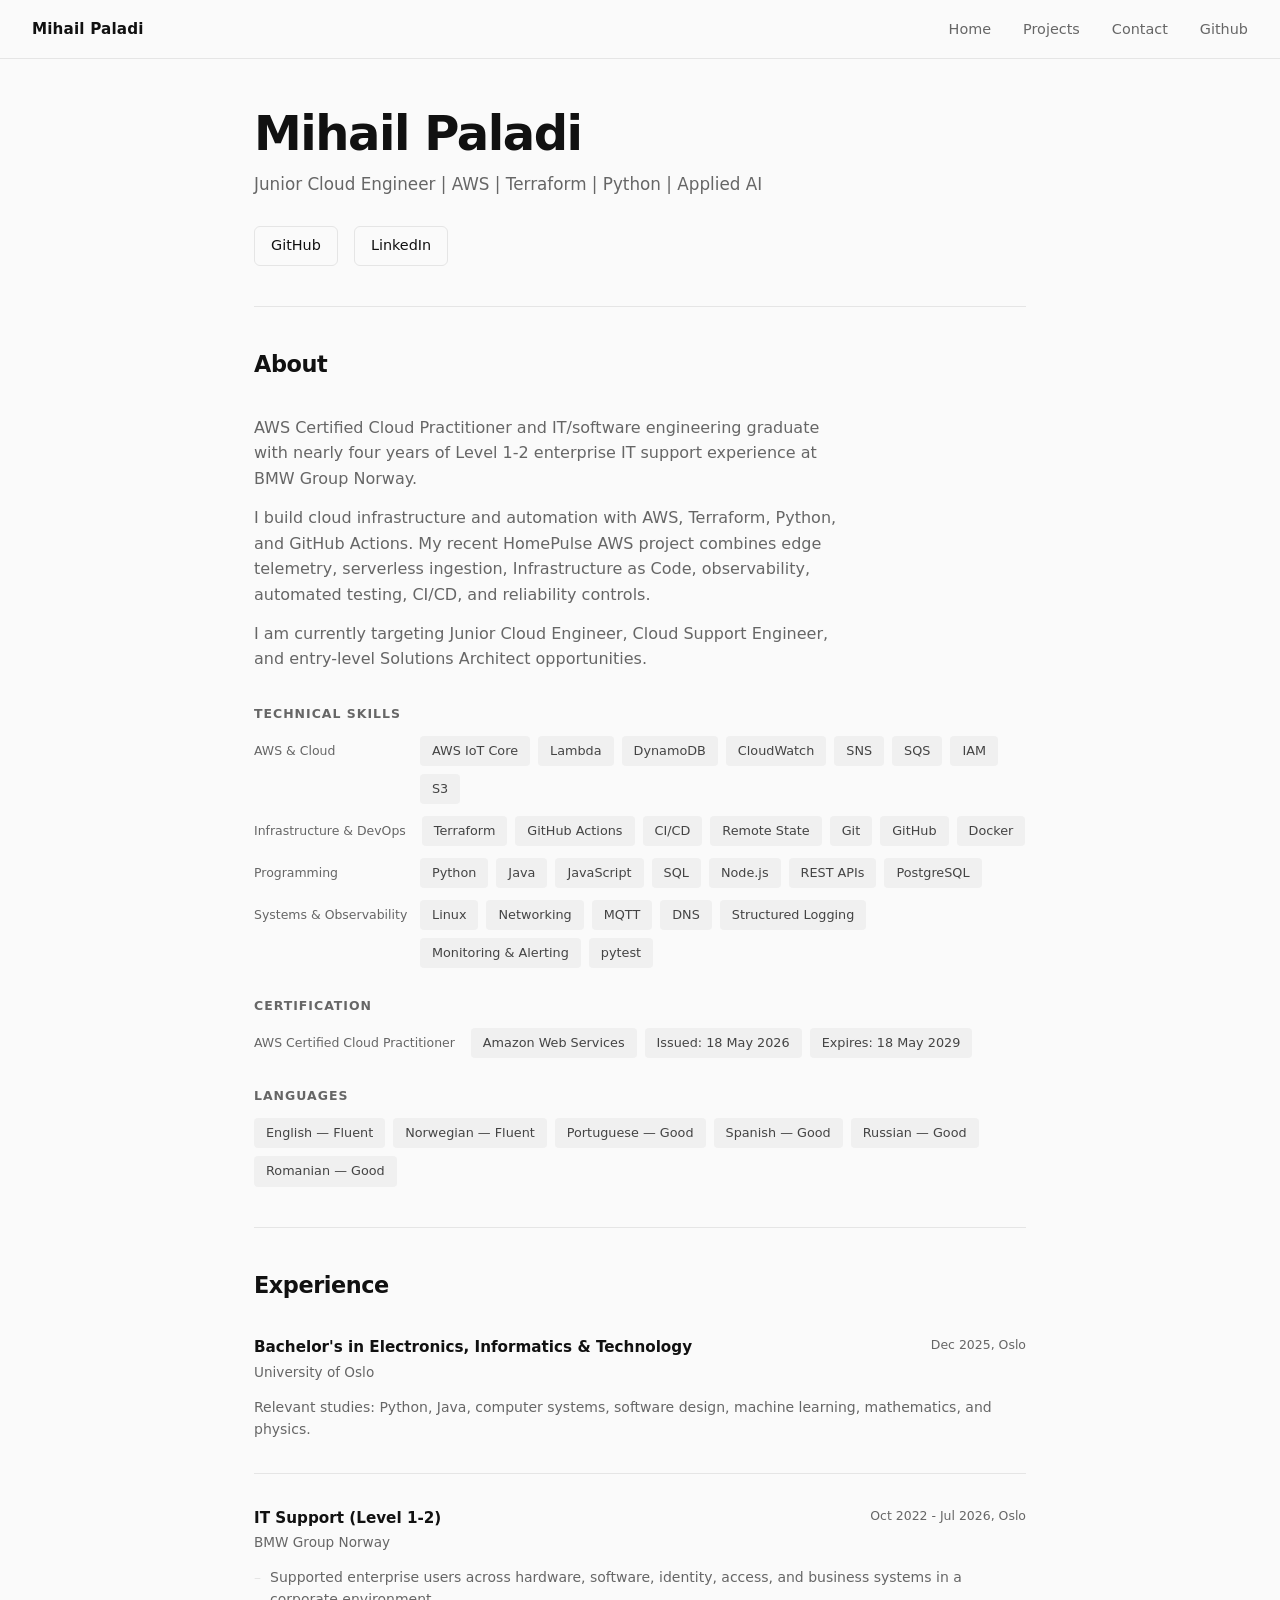
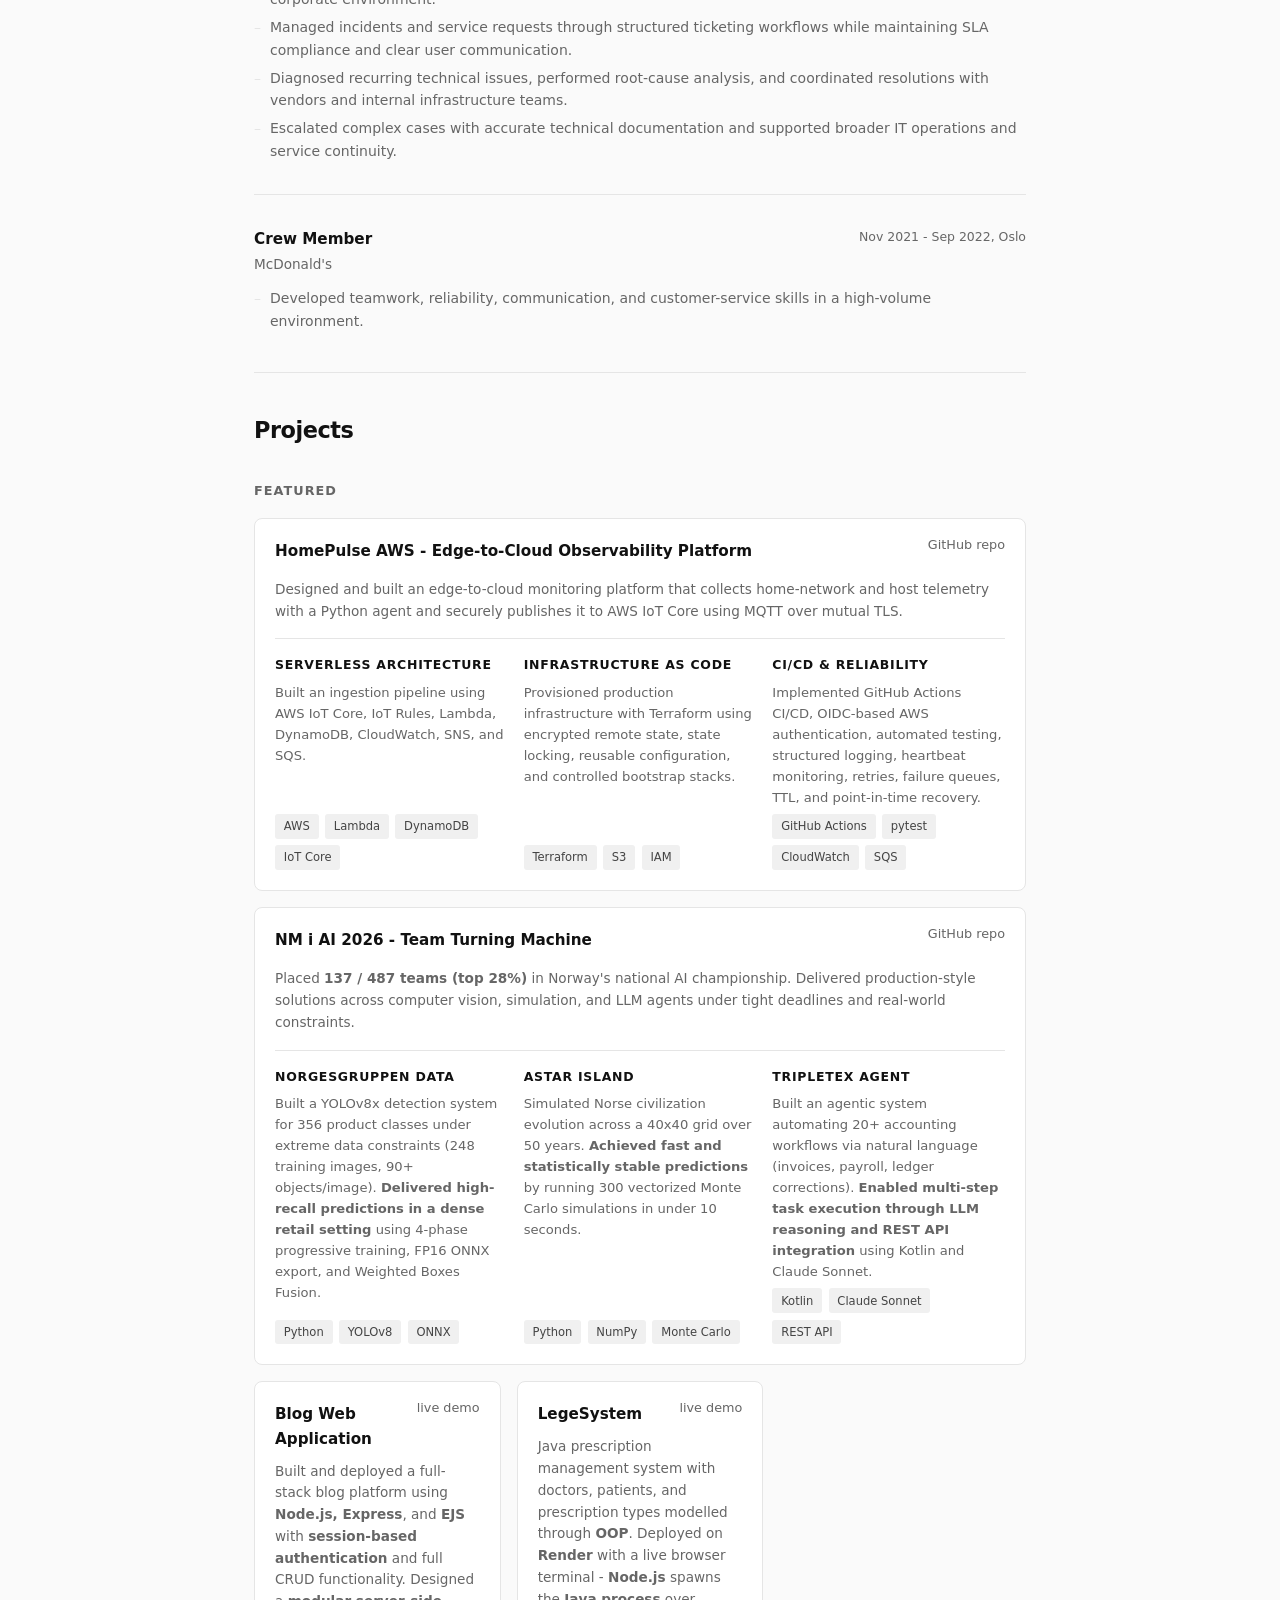
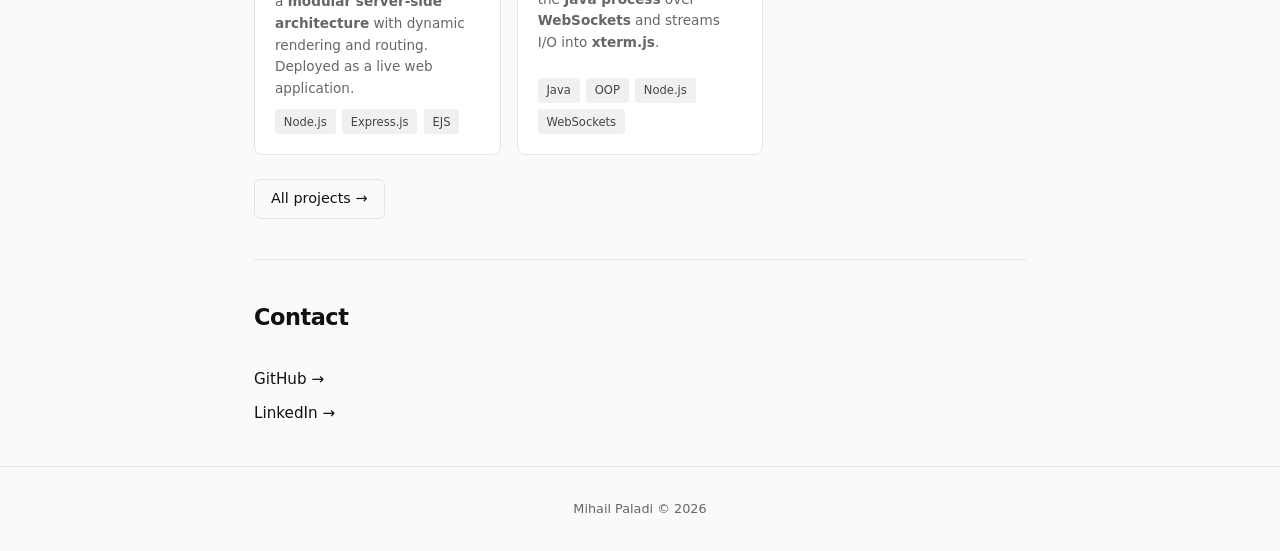
==== commit 07162c38: "feat: add navbar, contact and footer partial" ====
--- a/index.html
+++ b/index.html
@@ -1,312 +1,259 @@
-<!DOCTYPE html>
+<!doctype html>
 <html lang="en">
-<head>
-  <meta charset="UTF-8" />
-  <meta name="viewport" content="width=device-width, initial-scale=1.0" />
-  <title>Mihail Paladi</title>
-  <link rel="stylesheet" href="css/style.css" />
-</head>
-<body>
-
-  <nav>
-    <a href="index.html" class="nav-name">Mihail Paladi</a>
-    <ul>
-      <li><a href="#about">About</a></li>
-      <li><a href="#experience">Experience</a></li>
-      <li><a href="#projects">Projects</a></li>
-      <li><a href="#contact">Contact</a></li>
-    </ul>
-  </nav>
-
-  <main>
-
-    <section id="hero">
-      <h1>Mihail Paladi</h1>
-      <p class="subtitle">Junior Cloud Engineer | AWS | Terraform | Python | Applied AI</p>
-      <div class="hero-links">
-        <a href="https://github.com/Mibiss" target="_blank" rel="noopener">GitHub</a>
-        <a href="https://www.linkedin.com/in/mihail-paladi-a35544184/" target="_blank" rel="noopener">LinkedIn</a>
-      </div>
-    </section>
-
-    <section id="about">
-      <h2>About</h2>
-      <p>
-        AWS Certified Cloud Practitioner and IT/software engineering graduate
-        with nearly four years of Level 1-2 enterprise IT support experience
-        at BMW Group Norway.
-      </p>
-
-      <p>
-        I build cloud infrastructure and automation with AWS, Terraform,
-        Python, and GitHub Actions. My recent HomePulse AWS project combines
-        edge telemetry, serverless ingestion, Infrastructure as Code,
-        observability, automated testing, CI/CD, and reliability controls.
-      </p>
-
-      <p>
-        I am currently targeting Junior Cloud Engineer, Cloud Support Engineer,
-        and entry-level Solutions Architect opportunities.
-      </p>
-      <h3 class="section-label">Technical Skills</h3>
-      <div class="skill-groups">
-        <div class="skill-group">
-          <span class="skill-group-label">AWS & Cloud</span>
-          <div class="skills">
-            <span>AWS IoT Core</span>
-            <span>Lambda</span>
-            <span>DynamoDB</span>
-            <span>CloudWatch</span>
-            <span>SNS</span>
-            <span>SQS</span>
-            <span>IAM</span>
-            <span>S3</span>
-          </div>
-        </div>
-
-        <div class="skill-group">
-          <span class="skill-group-label">Infrastructure & DevOps</span>
-          <div class="skills">
-            <span>Terraform</span>
-            <span>GitHub Actions</span>
-            <span>CI/CD</span>
-            <span>Remote State</span>
-            <span>Git</span>
-            <span>GitHub</span>
-            <span>Docker</span>
-          </div>
-        </div>
-
-        <div class="skill-group">
-          <span class="skill-group-label">Programming</span>
-          <div class="skills">
-            <span>Python</span>
-            <span>Java</span>
-            <span>JavaScript</span>
-            <span>SQL</span>
-            <span>Node.js</span>
-            <span>REST APIs</span>
-            <span>PostgreSQL</span>
-          </div>
-        </div>
-
-        <div class="skill-group">
-          <span class="skill-group-label">Systems & Observability</span>
-          <div class="skills">
-            <span>Linux</span>
-            <span>Networking</span>
-            <span>MQTT</span>
-            <span>DNS</span>
-            <span>Structured Logging</span>
-            <span>Monitoring & Alerting</span>
-            <span>pytest</span>
-          </div>
-        </div>
-      </div>
-
-      <h3 class="section-label">Certification</h3>
-      <div class="skill-groups">
-        <div class="skill-group">
-          <span class="skill-group-label">AWS Certified Cloud Practitioner</span>
-          <div class="skills">
-            <span>Amazon Web Services</span><span>Issued: 18 May 2026</span><span>Expires: 18 May 2029</span>
-          </div>
-        </div>
-      </div>
-
-      <h3 class="section-label">Languages</h3>
-      <div class="skills">
-        <span>English — Fluent</span>
-        <span>Norwegian — Fluent</span>
-        <span>Portuguese — Good</span>
-        <span>Spanish — Good</span>
-        <span>Russian — Good</span>
-        <span>Romanian — Good</span>
-      </div>
-    </section>
-
-    <section id="experience">
-      <h2>Experience</h2>
-
-      <div class="exp-entry">
-        <div class="exp-header">
-          <div>
-            <h4>Bachelor's in Electronics, Informatics & Technology</h4>
-            <p class="exp-company">University of Oslo</p>
-          </div>
-          <span class="exp-date">Dec 2025, Oslo</span>
-        </div>
-        <p class="exp-note">Relevant studies: Python, Java, computer systems, software design, machine learning, mathematics, and physics.</p>
-      </div>
-
-      <div class="exp-entry">
-        <div class="exp-header">
-          <div>
-            <h4>IT Support (Level 1-2)</h4>
-            <p class="exp-company">BMW Group Norway</p>
-          </div>
-          <span class="exp-date">Oct 2022 - Jul 2026, Oslo</span>
-        </div>
-        <ul>
-          <li>Supported enterprise users across hardware, software, identity, access, and business systems in a corporate environment.</li>
-          <li>Managed incidents and service requests through structured ticketing workflows while maintaining SLA compliance and clear user communication.</li>
-          <li>Diagnosed recurring technical issues, performed root-cause analysis, and coordinated resolutions with vendors and internal infrastructure teams.</li>
-          <li>Escalated complex cases with accurate technical documentation and supported broader IT operations and service continuity.</li>
-        </ul>
-      </div>
-
-      <div class="exp-entry">
-        <div class="exp-header">
-          <div>
-            <h4>Crew Member</h4>
-            <p class="exp-company">McDonald's</p>
-          </div>
-          <span class="exp-date">Nov 2021 - Sep 2022, Oslo</span>
-        </div>
-        <ul>
-          <li>Developed teamwork, reliability, communication, and customer-service skills in a high-volume environment.</li>
-        </ul>
-      </div>
-    </section>
-
-    <section id="projects">
-      <h2>Projects</h2>
-      <h3 class="category">Featured</h3>
-      <div class="card card-featured">
-        <div class="card-header">
-          <div>
-            <h4>HomePulse AWS - Edge-to-Cloud Observability Platform</h4>
-          </div>
-          <a href="https://github.com/Mibiss/homepulse-aws"
+  <head>
+    <meta charset="UTF-8" />
+    <meta name="viewport" content="width=device-width, initial-scale=1.0" />
+    <title>Mihail Paladi</title>
+    <link rel="stylesheet" href="css/style.css" />
+  </head>
+  <body>
+    <div id="navbar-partial"></div>
+
+    <main>
+      <section id="hero">
+        <h1>Mihail Paladi</h1>
+        <p class="subtitle">
+          Junior Cloud Engineer | AWS | Terraform | Python | Applied AI
+        </p>
+        <div class="hero-links">
+          <a href="https://github.com/Mibiss" target="_blank" rel="noopener"
+            >GitHub</a
+          >
+          <a
+            href="https://www.linkedin.com/in/mihail-paladi-a35544184/"
             target="_blank"
-            rel="noopener">
-            GitHub repo
-          </a>
-        </div>
-
+            rel="noopener"
+            >LinkedIn</a
+          >
+        </div>
+      </section>
+
+      <section id="about">
+        <h2>About</h2>
         <p>
-          Designed and built an edge-to-cloud monitoring platform that collects
-          home-network and host telemetry with a Python agent and securely
-          publishes it to AWS IoT Core using MQTT over mutual TLS.
-        </p>
-
-        <div class="challenges">
-
-          <div class="challenge">
-            <span class="challenge-label">Serverless Architecture</span>
+          AWS Certified Cloud Practitioner and IT/software engineering graduate
+          with nearly four years of Level 1-2 enterprise IT support experience
+          at BMW Group Norway.
+        </p>
+
+        <p>
+          I build cloud infrastructure and automation with AWS, Terraform,
+          Python, and GitHub Actions. My recent HomePulse AWS project combines
+          edge telemetry, serverless ingestion, Infrastructure as Code,
+          observability, automated testing, CI/CD, and reliability controls.
+        </p>
+
+        <p>
+          I am currently targeting Junior Cloud Engineer, Cloud Support
+          Engineer, and entry-level Solutions Architect opportunities.
+        </p>
+        <h3 class="section-label">Technical Skills</h3>
+        <div class="skill-groups">
+          <div class="skill-group">
+            <span class="skill-group-label">AWS & Cloud</span>
+            <div class="skills">
+              <span>AWS IoT Core</span>
+              <span>Lambda</span>
+              <span>DynamoDB</span>
+              <span>CloudWatch</span>
+              <span>SNS</span>
+              <span>SQS</span>
+              <span>IAM</span>
+              <span>S3</span>
+            </div>
+          </div>
+
+          <div class="skill-group">
+            <span class="skill-group-label">Infrastructure & DevOps</span>
+            <div class="skills">
+              <span>Terraform</span>
+              <span>GitHub Actions</span>
+              <span>CI/CD</span>
+              <span>Remote State</span>
+              <span>Git</span>
+              <span>GitHub</span>
+              <span>Docker</span>
+            </div>
+          </div>
+
+          <div class="skill-group">
+            <span class="skill-group-label">Programming</span>
+            <div class="skills">
+              <span>Python</span>
+              <span>Java</span>
+              <span>JavaScript</span>
+              <span>SQL</span>
+              <span>Node.js</span>
+              <span>REST APIs</span>
+              <span>PostgreSQL</span>
+            </div>
+          </div>
+
+          <div class="skill-group">
+            <span class="skill-group-label">Systems & Observability</span>
+            <div class="skills">
+              <span>Linux</span>
+              <span>Networking</span>
+              <span>MQTT</span>
+              <span>DNS</span>
+              <span>Structured Logging</span>
+              <span>Monitoring & Alerting</span>
+              <span>pytest</span>
+            </div>
+          </div>
+        </div>
+
+        <h3 class="section-label">Certification</h3>
+        <div class="skill-groups">
+          <div class="skill-group">
+            <span class="skill-group-label"
+              >AWS Certified Cloud Practitioner</span
+            >
+            <div class="skills">
+              <span>Amazon Web Services</span><span>Issued: 18 May 2026</span
+              ><span>Expires: 18 May 2029</span>
+            </div>
+          </div>
+        </div>
+
+        <h3 class="section-label">Languages</h3>
+        <div class="skills">
+          <span>English — Fluent</span>
+          <span>Norwegian — Fluent</span>
+          <span>Portuguese — Good</span>
+          <span>Spanish — Good</span>
+          <span>Russian — Good</span>
+          <span>Romanian — Good</span>
+        </div>
+      </section>
+
+      <section id="experience">
+        <h2>Experience</h2>
+
+        <div class="exp-entry">
+          <div class="exp-header">
+            <div>
+              <h4>Bachelor's in Electronics, Informatics & Technology</h4>
+              <p class="exp-company">University of Oslo</p>
+            </div>
+            <span class="exp-date">Dec 2025, Oslo</span>
+          </div>
+          <p class="exp-note">
+            Relevant studies: Python, Java, computer systems, software design,
+            machine learning, mathematics, and physics.
+          </p>
+        </div>
+
+        <div class="exp-entry">
+          <div class="exp-header">
+            <div>
+              <h4>IT Support (Level 1-2)</h4>
+              <p class="exp-company">BMW Group Norway</p>
+            </div>
+            <span class="exp-date">Oct 2022 - Jul 2026, Oslo</span>
+          </div>
+          <ul>
+            <li>
+              Supported enterprise users across hardware, software, identity,
+              access, and business systems in a corporate environment.
+            </li>
+            <li>
+              Managed incidents and service requests through structured
+              ticketing workflows while maintaining SLA compliance and clear
+              user communication.
+            </li>
+            <li>
+              Diagnosed recurring technical issues, performed root-cause
+              analysis, and coordinated resolutions with vendors and internal
+              infrastructure teams.
+            </li>
+            <li>
+              Escalated complex cases with accurate technical documentation and
+              supported broader IT operations and service continuity.
+            </li>
+          </ul>
+        </div>
+
+        <div class="exp-entry">
+          <div class="exp-header">
+            <div>
+              <h4>Crew Member</h4>
+              <p class="exp-company">McDonald's</p>
+            </div>
+            <span class="exp-date">Nov 2021 - Sep 2022, Oslo</span>
+          </div>
+          <ul>
+            <li>
+              Developed teamwork, reliability, communication, and
+              customer-service skills in a high-volume environment.
+            </li>
+          </ul>
+        </div>
+      </section>
+
+      <section id="projects">
+        <h2>Projects</h2>
+        <h3 class="category">Featured</h3>
+
+        <div id="homepulse-partial" class="card card-featured"></div>
+
+        <div id="ai-competition-partial" class="card card-featured"></div>
+
+        <div class="project-grid">
+          <div class="card">
+            <div class="card-header">
+              <h4>Blog Web Application</h4>
+              <a
+                href="https://blog-web-app-y3wl.onrender.com"
+                class="stretched-link"
+                >live demo</a
+              >
+            </div>
             <p>
-              Built an ingestion pipeline using AWS IoT Core, IoT Rules,
-              Lambda, DynamoDB, CloudWatch, SNS, and SQS.
+              Built and deployed a full-stack blog platform using
+              <strong>Node.js, Express</strong>, and <strong>EJS</strong> with
+              <strong>session-based authentication</strong> and full CRUD
+              functionality. Designed a
+              <strong>modular server-side architecture</strong> with dynamic
+              rendering and routing. Deployed as a live web application.
             </p>
             <div class="tags">
-              <span>AWS</span>
-              <span>Lambda</span>
-              <span>DynamoDB</span>
-              <span>IoT Core</span>
-            </div>
-          </div>
-
-          <div class="challenge">
-            <span class="challenge-label">Infrastructure as Code</span>
+              <span>Node.js</span><span>Express.js</span><span>EJS</span>
+            </div>
+          </div>
+
+          <div class="card">
+            <div class="card-header">
+              <h4>LegeSystem</h4>
+              <a href="https://legesystem.onrender.com" class="stretched-link"
+                >live demo</a
+              >
+            </div>
             <p>
-              Provisioned production infrastructure with Terraform using
-              encrypted remote state, state locking, reusable configuration,
-              and controlled bootstrap stacks.
+              Java prescription management system with doctors, patients, and
+              prescription types modelled through <strong>OOP</strong>. Deployed
+              on <strong>Render</strong> with a live browser terminal -
+              <strong>Node.js</strong> spawns the
+              <strong>Java process</strong> over <strong>WebSockets</strong> and
+              streams I/O into <strong>xterm.js</strong>.
             </p>
             <div class="tags">
-              <span>Terraform</span>
-              <span>S3</span>
-              <span>IAM</span>
-            </div>
-          </div>
-
-          <div class="challenge">
-            <span class="challenge-label">CI/CD & Reliability</span>
-            <p>
-              Implemented GitHub Actions CI/CD, OIDC-based AWS authentication,
-              automated testing, structured logging, heartbeat monitoring,
-              retries, failure queues, TTL, and point-in-time recovery.
-            </p>
-            <div class="tags">
-              <span>GitHub Actions</span>
-              <span>pytest</span>
-              <span>CloudWatch</span>
-              <span>SQS</span>
-            </div>
-          </div>
-        </div>
-      </div>
-
-      <div class="card card-featured">
-        <div class="card-header">
-          <div>
-            <h4>NM i AI 2026 - Team Turning Machine</h4>
-          </div>
-          <a href="https://github.com/Mibiss/Turning-Machine" target="_blank" rel="noopener">GitHub repo</a>
-        </div>
-          <p>Placed <strong>137 / 487 teams (top 28%)</strong> in Norway's national AI championship. Delivered production-style solutions across computer vision, simulation, and LLM agents under tight deadlines and real-world constraints.</p>
-        <div class="challenges">
-          <div class="challenge">
-            <span class="challenge-label">NorgesGruppen Data</span>
-            <p>Built a YOLOv8x detection system for 356 product classes under extreme data constraints (248 training images, 90+ objects/image). <strong>Delivered high-recall predictions in a dense retail setting</strong> using 4-phase progressive training, FP16 ONNX export, and Weighted Boxes Fusion.</p>            <div class="tags"><span>Python</span><span>YOLOv8</span><span>ONNX</span></div>
-          </div>
-
-          <div class="challenge">
-            <span class="challenge-label">Astar Island</span>
-            <p>Simulated Norse civilization evolution across a 40x40 grid over 50 years. <strong>Achieved fast and statistically stable predictions</strong> by running 300 vectorized Monte Carlo simulations in under 10 seconds.</p>            <div class="tags"><span>Python</span><span>NumPy</span><span>Monte Carlo</span></div>
-          </div>
-
-          <div class="challenge">
-            <span class="challenge-label">Tripletex Agent</span>
-            <p>Built an agentic system automating 20+ accounting workflows via natural language (invoices, payroll, ledger corrections). <strong>Enabled multi-step task execution through LLM reasoning and REST API integration</strong> using Kotlin and Claude Sonnet.</p>            <div class="tags"><span>Kotlin</span><span>Claude Sonnet</span><span>REST API</span></div>
-          </div>
-
-        </div>
-      </div>
-
-      <div class="project-grid">
-
-        <div class="card">
-          <div class="card-header">
-            <h4>Blog Web Application</h4>
-            <a href="https://blog-web-app-y3wl.onrender.com" class="stretched-link">live demo</a>
-          </div>
-          <p>Built and deployed a full-stack blog platform using <strong>Node.js, Express</strong>, and <strong>EJS</strong> with <strong>session-based authentication</strong> and full CRUD functionality. Designed a <strong>modular server-side architecture</strong> with dynamic rendering and routing. Deployed as a live web application.</p>
-          <div class="tags"><span>Node.js</span><span>Express.js</span><span>EJS</span></div>
-        </div>
-
-        <div class="card">
-          <div class="card-header">
-            <h4>LegeSystem</h4>
-            <a href="https://legesystem.onrender.com" class="stretched-link">live demo</a>
-          </div>
-          <p>Java prescription management system with doctors, patients, and prescription types modelled through <strong>OOP</strong>. Deployed on <strong>Render</strong> with a live browser terminal - <strong>Node.js</strong> spawns the <strong>Java process</strong> over <strong>WebSockets</strong> and streams I/O into <strong>xterm.js</strong>.</p>
-          <div class="tags"><span>Java</span><span>OOP</span><span>Node.js</span><span>WebSockets</span></div>
-        </div>
-
-      </div>
-
-      <div class="all-projects-link">
-        <a href="projects.html">All projects &rarr;</a>
-      </div>
-    </section>
-
-    <section id="contact">
-      <h2>Contact</h2>
-      <div class="contact-links">
-        <a href="https://github.com/Mibiss" target="_blank" rel="noopener">GitHub &rarr;</a>
-        <a href="https://www.linkedin.com/in/mihail-paladi-a35544184/" target="_blank" rel="noopener">LinkedIn &rarr;</a>
-      </div>
-    </section>
-
-  </main>
-
-  <footer>
-    <p>Mihail Paladi &copy; 2026</p>
-  </footer>
-
-
-  <script src="js/main.js"></script>
-
-</body>
+              <span>Java</span><span>OOP</span><span>Node.js</span
+              ><span>WebSockets</span>
+            </div>
+          </div>
+        </div>
+
+        <div class="all-projects-link">
+          <a href="projects.html">All projects &rarr;</a>
+        </div>
+      </section>
+
+      <div id="contact-partial"></div>
+    </main>
+
+    <div id="footer-partial"></div>
+
+    <script src="js/main.js"></script>
+  </body>
 </html>
--- a/css/style.css
+++ b/css/style.css
@@ -29,16 +29,19 @@
 
 /* NAV */
 
-nav {
+#navbar-partial {
   position: sticky;
   top: 0;
+  z-index: 100;
+}
+
+nav {
   background: var(--bg);
   border-bottom: 1px solid var(--border);
   display: flex;
   align-items: center;
   justify-content: space-between;
   padding: 1rem 2rem;
-  z-index: 100;
 }
 
 .nav-name {
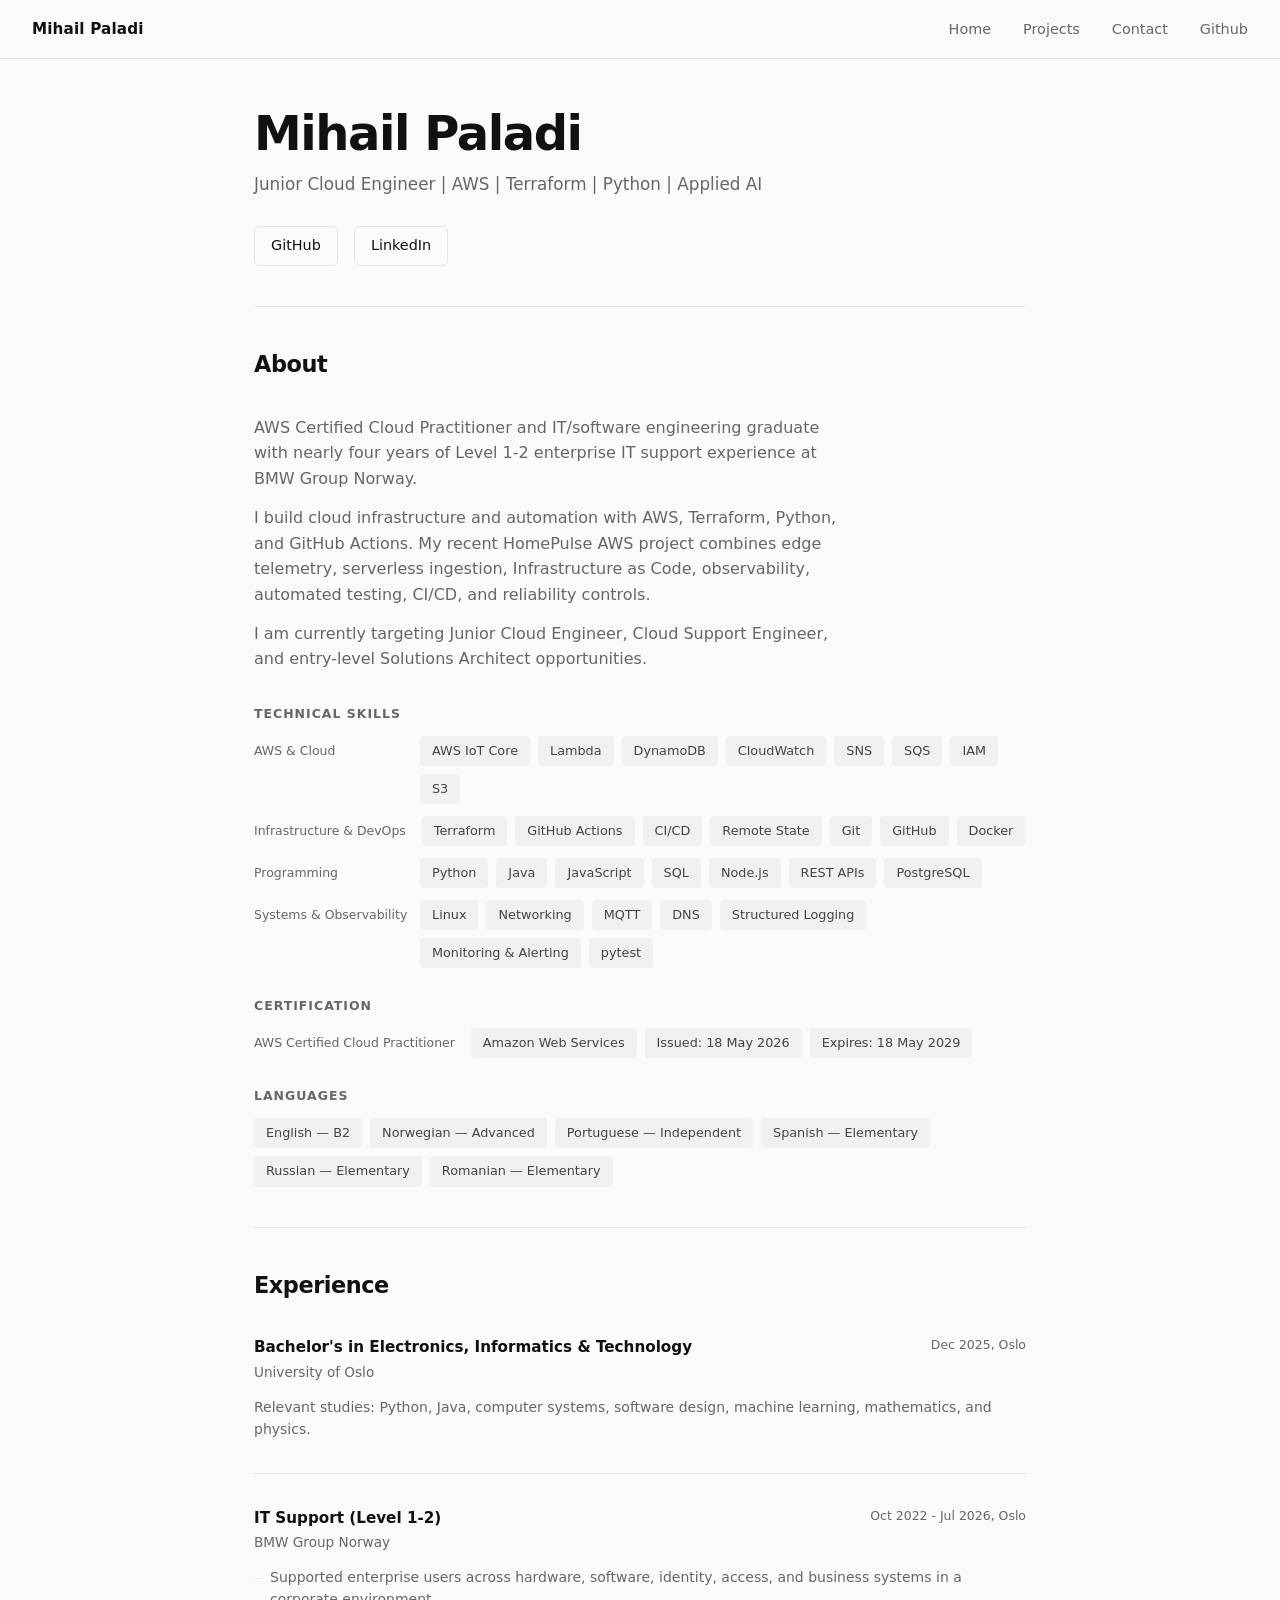
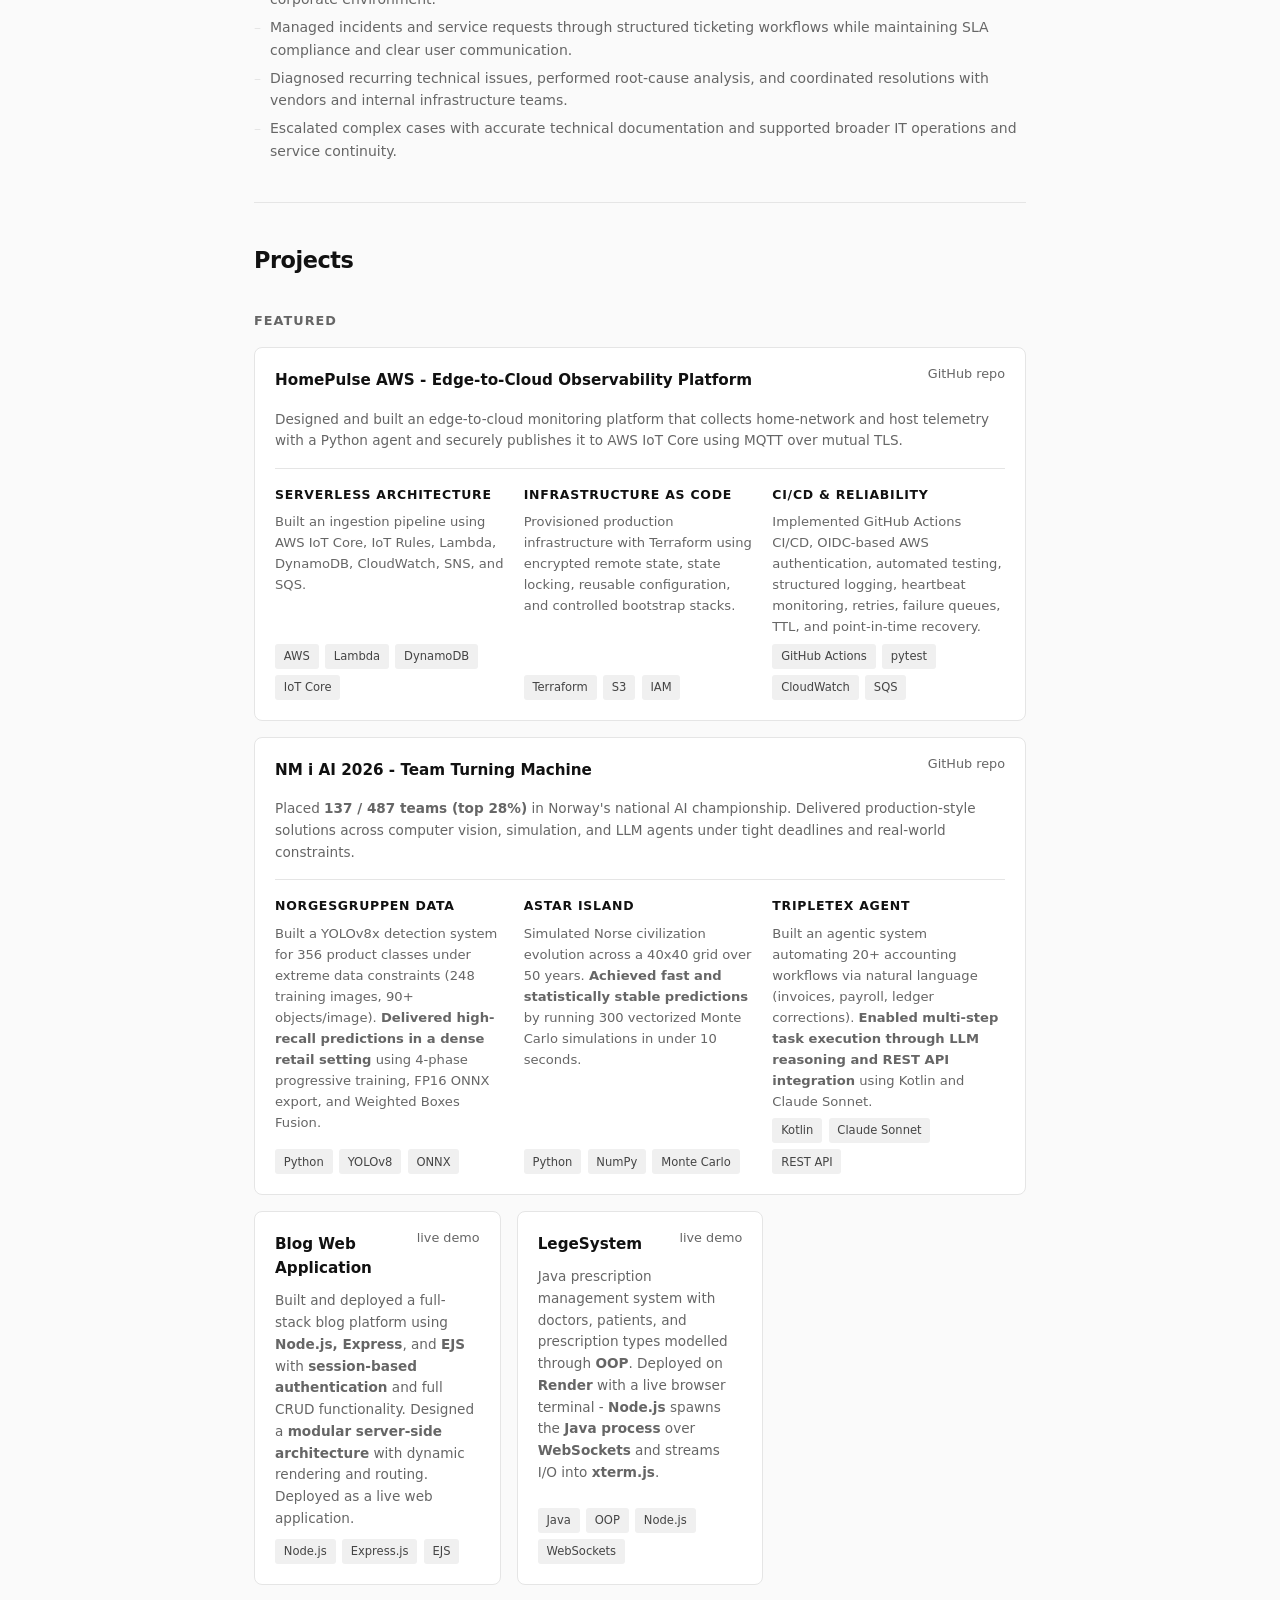
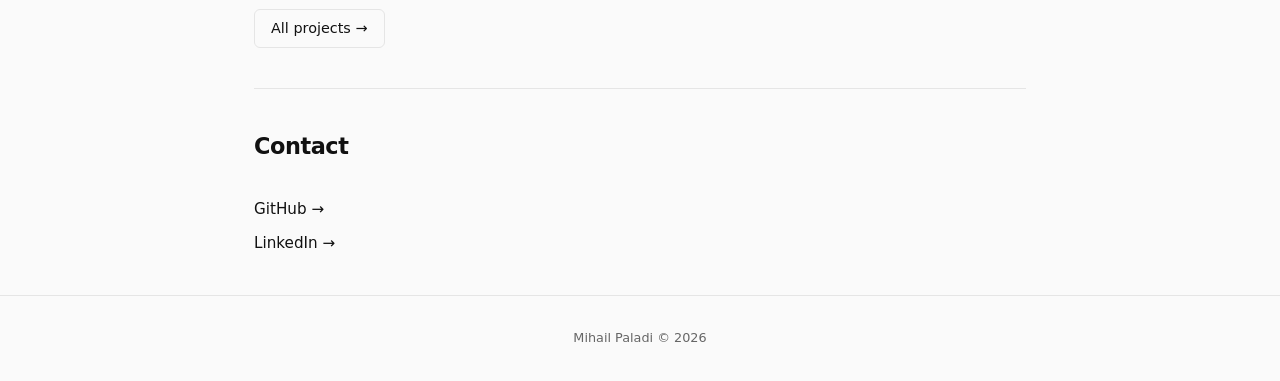
==== commit dee24252: "Docs: minor update" ====
--- a/index.html
+++ b/index.html
@@ -118,12 +118,12 @@
 
         <h3 class="section-label">Languages</h3>
         <div class="skills">
-          <span>English — Fluent</span>
-          <span>Norwegian — Fluent</span>
-          <span>Portuguese — Good</span>
-          <span>Spanish — Good</span>
-          <span>Russian — Good</span>
-          <span>Romanian — Good</span>
+          <span>English — B2</span>
+          <span>Norwegian — Advanced</span>
+          <span>Portuguese — Independent</span>
+          <span>Spanish — Elementary</span>
+          <span>Russian — Elementary</span>
+          <span>Romanian — Elementary</span>
         </div>
       </section>
 
@@ -170,22 +170,6 @@
             <li>
               Escalated complex cases with accurate technical documentation and
               supported broader IT operations and service continuity.
-            </li>
-          </ul>
-        </div>
-
-        <div class="exp-entry">
-          <div class="exp-header">
-            <div>
-              <h4>Crew Member</h4>
-              <p class="exp-company">McDonald's</p>
-            </div>
-            <span class="exp-date">Nov 2021 - Sep 2022, Oslo</span>
-          </div>
-          <ul>
-            <li>
-              Developed teamwork, reliability, communication, and
-              customer-service skills in a high-volume environment.
             </li>
           </ul>
         </div>
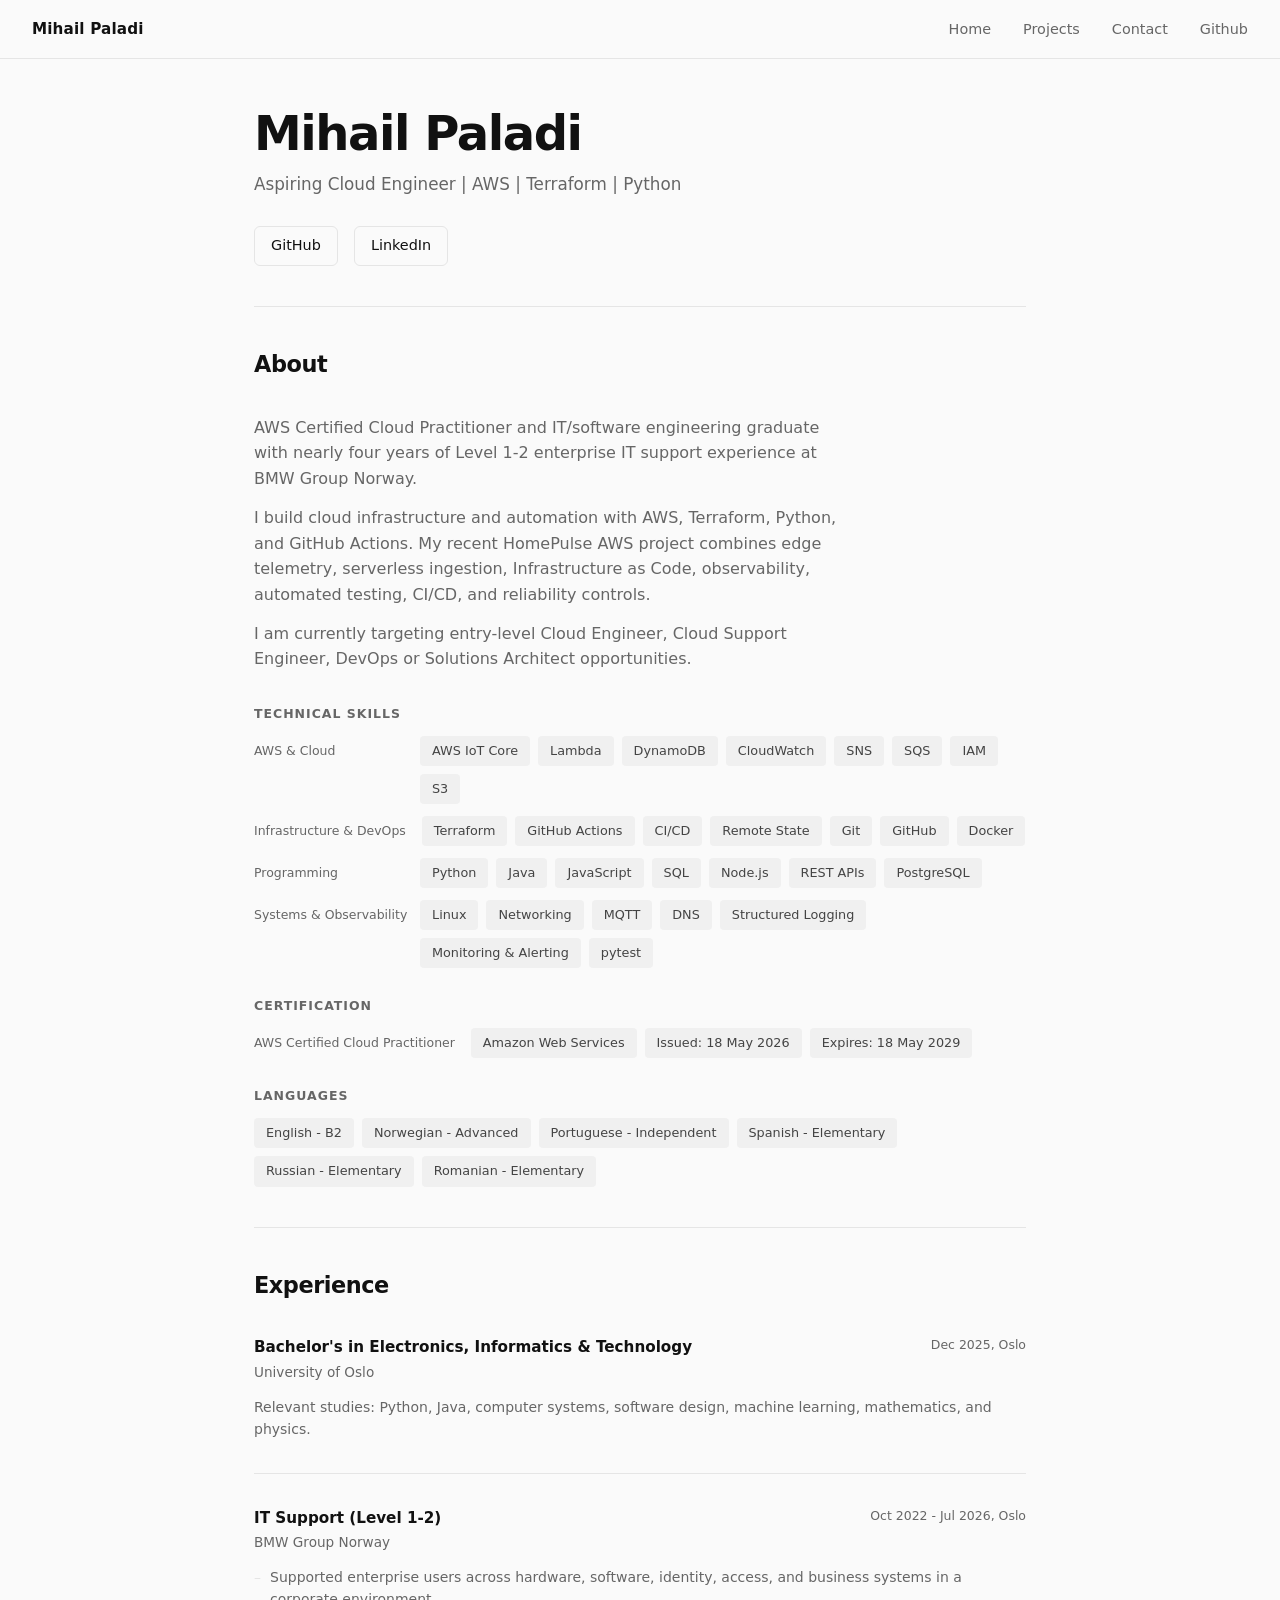
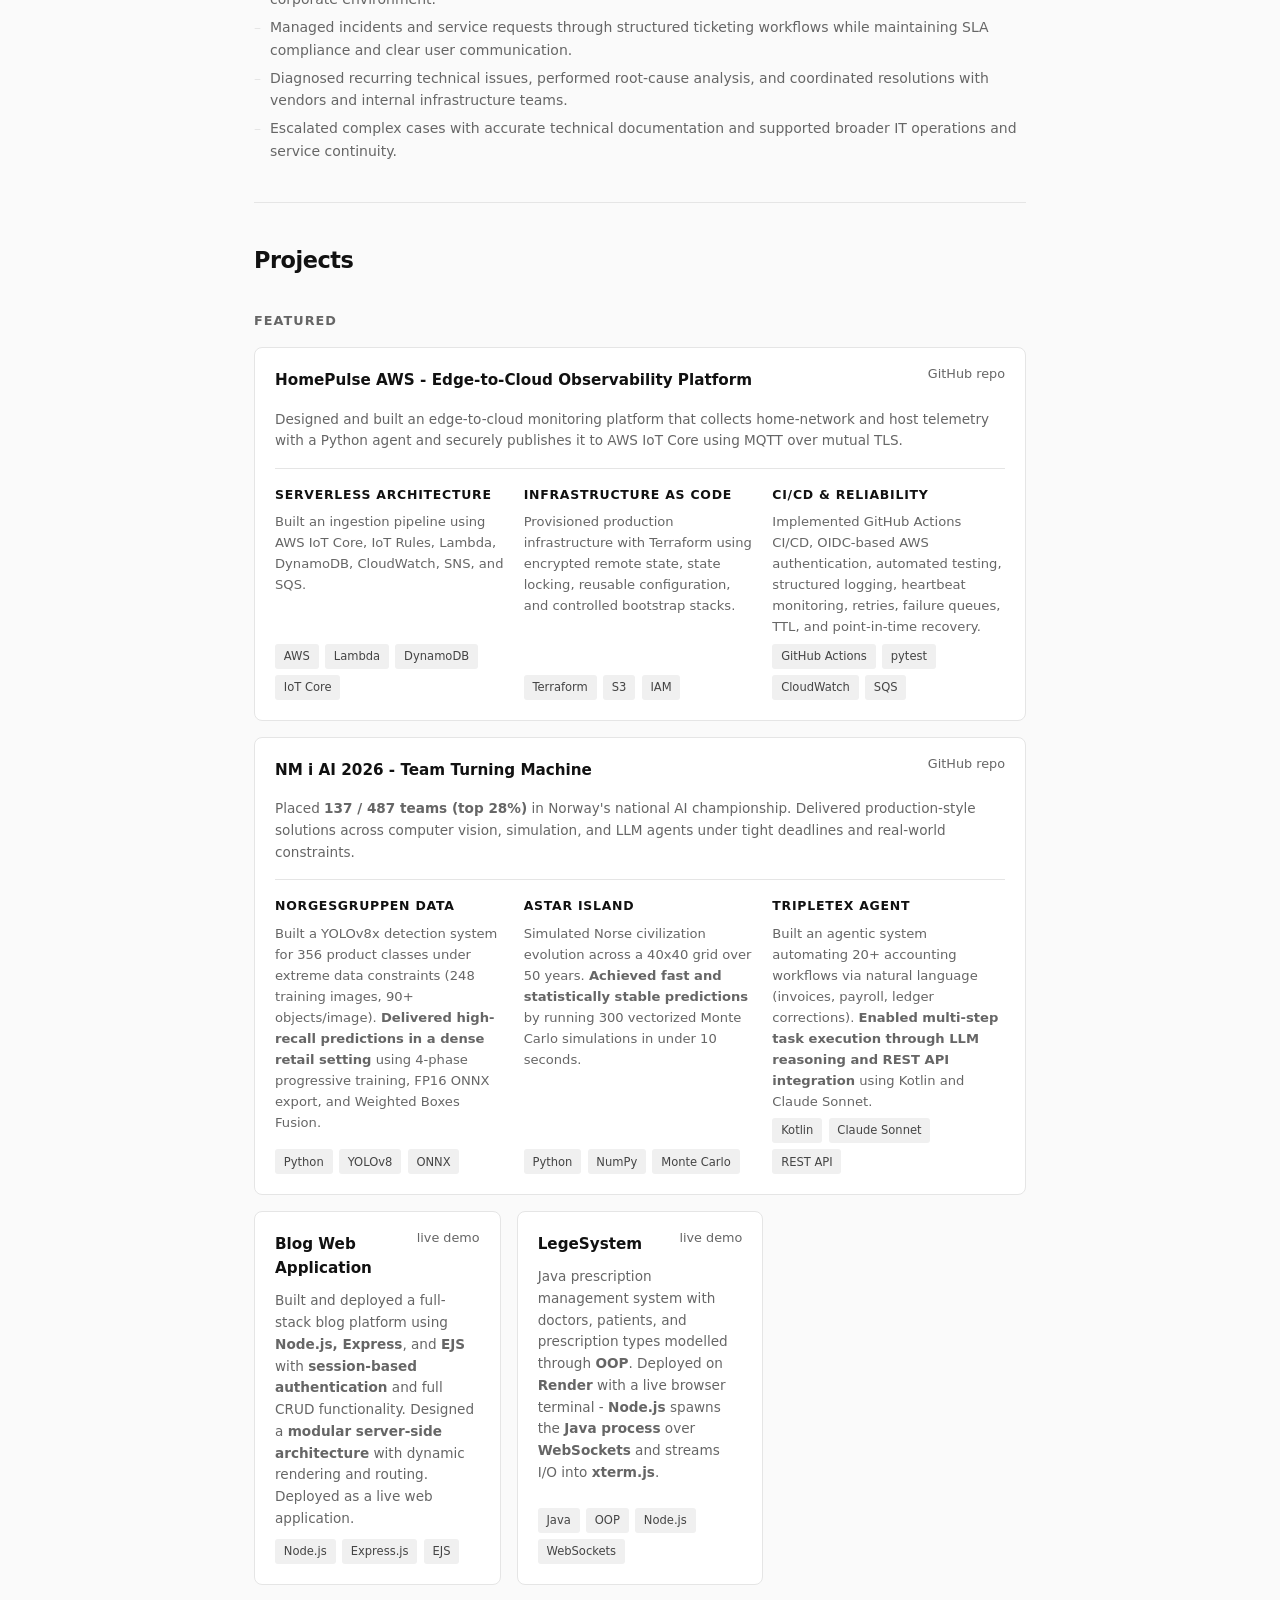
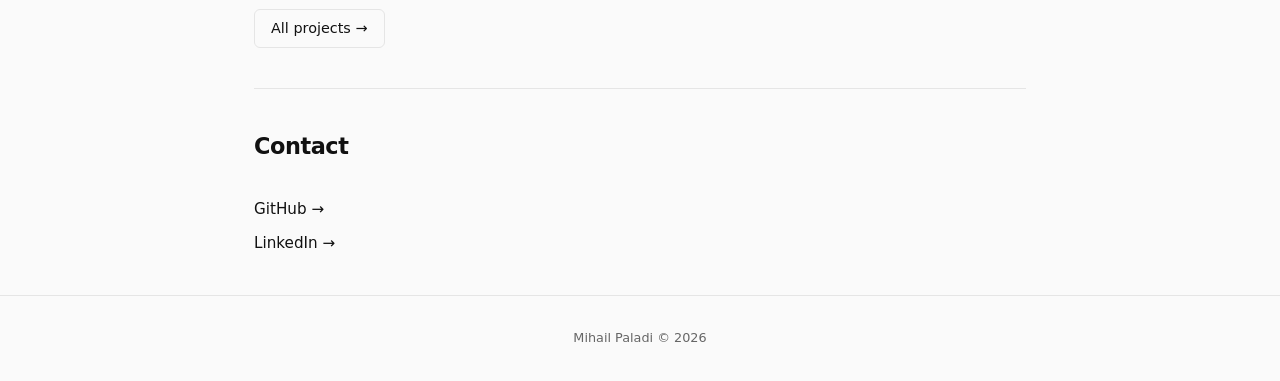
==== commit eb16392f: "Docs: minor update" ====
--- a/index.html
+++ b/index.html
@@ -13,7 +13,7 @@
       <section id="hero">
         <h1>Mihail Paladi</h1>
         <p class="subtitle">
-          Junior Cloud Engineer | AWS | Terraform | Python | Applied AI
+          Aspiring Cloud Engineer | AWS | Terraform | Python
         </p>
         <div class="hero-links">
           <a href="https://github.com/Mibiss" target="_blank" rel="noopener"
@@ -44,8 +44,8 @@
         </p>
 
         <p>
-          I am currently targeting Junior Cloud Engineer, Cloud Support
-          Engineer, and entry-level Solutions Architect opportunities.
+          I am currently targeting entry-level Cloud Engineer, Cloud Support
+          Engineer, DevOps or Solutions Architect opportunities.
         </p>
         <h3 class="section-label">Technical Skills</h3>
         <div class="skill-groups">
@@ -118,12 +118,12 @@
 
         <h3 class="section-label">Languages</h3>
         <div class="skills">
-          <span>English — B2</span>
-          <span>Norwegian — Advanced</span>
-          <span>Portuguese — Independent</span>
-          <span>Spanish — Elementary</span>
-          <span>Russian — Elementary</span>
-          <span>Romanian — Elementary</span>
+          <span>English - B2</span>
+          <span>Norwegian - Advanced</span>
+          <span>Portuguese - Independent</span>
+          <span>Spanish - Elementary</span>
+          <span>Russian - Elementary</span>
+          <span>Romanian - Elementary</span>
         </div>
       </section>
 
